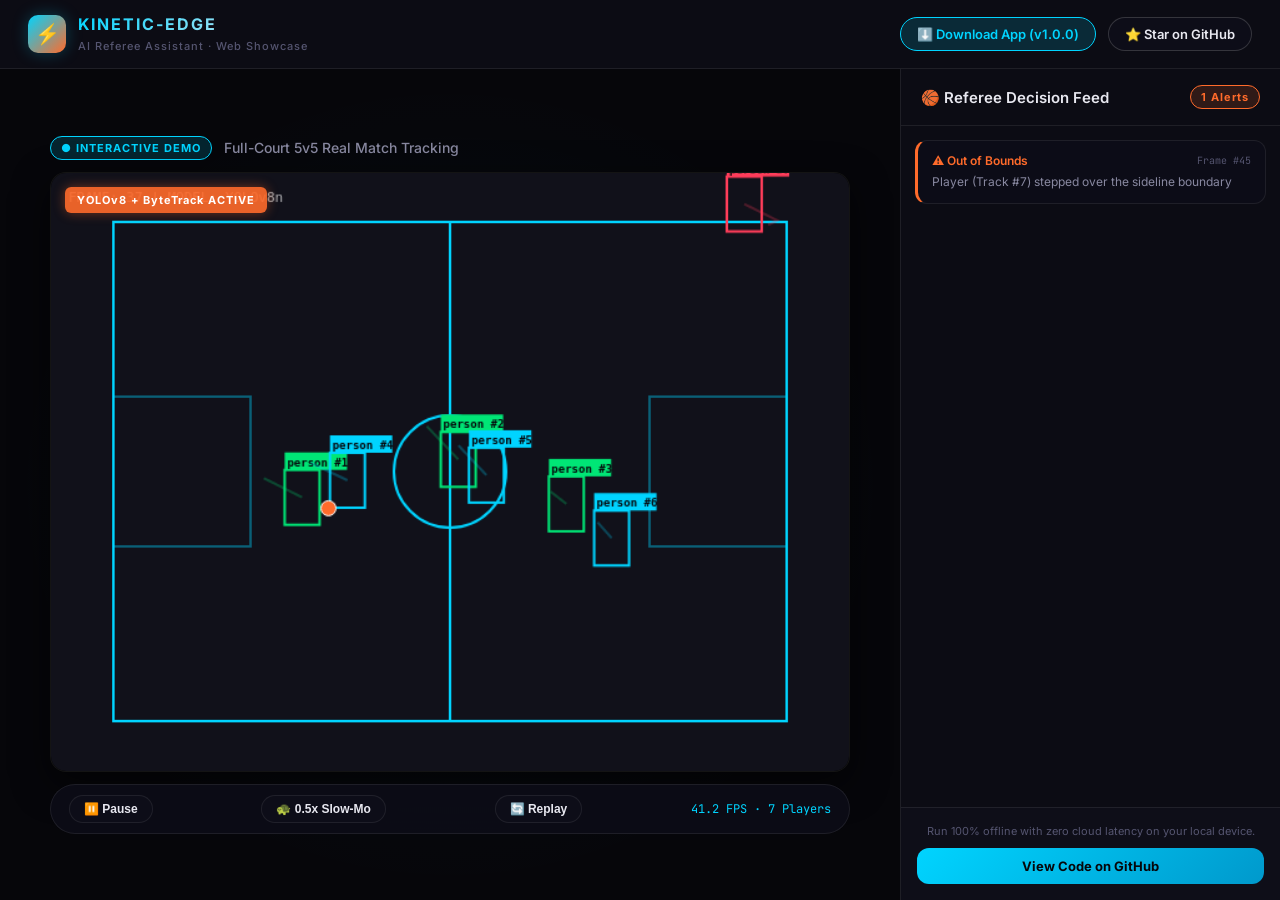
==== docs/index.html @ 55c94e9a "add github pages live demo showcase and product roadmap" ====
<!DOCTYPE html>
<html lang="en">
<head>
    <meta charset="UTF-8">
    <meta name="viewport" content="width=device-width, initial-scale=1.0">
    <meta name="description" content="Kinetic-Edge — Offline AI Basketball Referee Assistant & Local Edge Video Processing Pipeline">
    <title>Kinetic-Edge | AI Basketball Referee Assistant</title>
    <link rel="preconnect" href="https://fonts.googleapis.com">
    <link rel="preconnect" href="https://fonts.gstatic.com" crossorigin>
    <link href="https://fonts.googleapis.com/css2?family=Inter:wght@300;400;500;600;700;800&family=JetBrains+Mono:wght@400;500&display=swap" rel="stylesheet">
    <link rel="stylesheet" href="style.css">
</head>
<body>
    <!-- Top Bar -->
    <header id="stats-bar">
        <div class="logo">
            <div class="logo-icon">⚡</div>
            <div>
                <h1>KINETIC-EDGE</h1>
                <span class="subtitle">AI Referee Assistant · Web Showcase</span>
            </div>
        </div>
        <div class="header-links">
            <a href="https://github.com/JustFady/kinetic-edge/releases/tag/v1.0.0" class="btn-badge" target="_blank">
                <span>⬇️ Download App (v1.0.0)</span>
            </a>
            <a href="https://github.com/JustFady/kinetic-edge" class="btn-badge github" target="_blank">
                <span>⭐ Star on GitHub</span>
            </a>
        </div>
    </header>

    <main>
        <!-- Interactive Player Area -->
        <section id="video-section">
            <div class="player-wrapper">
                <div class="player-header">
                    <span class="badge live-badge">● INTERACTIVE DEMO</span>
                    <span class="player-title">Full-Court 5v5 Real Match Tracking</span>
                </div>
                
                <div class="video-container">
                    <canvas id="demo-canvas" width="640" height="480"></canvas>
                    <div id="video-overlay" class="video-overlay">
                        <div class="overlay-badge">YOLOv8 + ByteTrack ACTIVE</div>
                    </div>
                </div>

                <!-- Referee Playback Controls -->
                <div class="controls-bar">
                    <button id="play-pause-btn" class="control-btn">⏸️ Pause</button>
                    <button id="slowmo-btn" class="control-btn">🐢 0.5x Slow-Mo</button>
                    <button id="restart-btn" class="control-btn">🔄 Replay</button>
                    <div class="demo-info">
                        <span id="fps-counter">41.2 FPS</span> · <span id="player-count">7 Players</span>
                    </div>
                </div>
            </div>
        </section>

        <!-- Live Referee Decision Feed -->
        <aside id="alerts-panel">
            <div class="panel-header">
                <h2>🏀 Referee Decision Feed</h2>
                <span class="badge count-badge" id="alert-count-badge">3 Alerts</span>
            </div>
            <div id="alerts-list" class="alerts-list">
                <!-- Dynamically populated -->
            </div>
            <div class="sidebar-footer">
                <p>Run 100% offline with zero cloud latency on your local device.</p>
                <a href="https://github.com/JustFady/kinetic-edge" class="btn-cta" target="_blank">View Code on GitHub</a>
            </div>
        </aside>
    </main>

    <script src="app.js"></script>
</body>
</html>
---- docs/style.css ----
:root {
    --bg-primary: #06060a;
    --bg-secondary: #0c0c14;
    --bg-card: rgba(14, 14, 24, 0.85);
    --bg-glass: rgba(16, 16, 28, 0.6);
    --border: rgba(255, 255, 255, 0.08);
    --border-hover: rgba(255, 255, 255, 0.16);

    --text-primary: #e8e8f0;
    --text-secondary: #8888a0;
    --text-muted: #555570;

    --accent-cyan: #00d4ff;
    --accent-cyan-dim: rgba(0, 212, 255, 0.15);
    --accent-orange: #ff6b2b;
    --accent-orange-dim: rgba(255, 107, 43, 0.15);
    --accent-green: #00e676;
    --accent-red: #ff3d5a;

    --font-sans: 'Inter', -apple-system, BlinkMacSystemFont, sans-serif;
    --font-mono: 'JetBrains Mono', monospace;

    --radius: 12px;
    --radius-lg: 16px;
}

*, *::before, *::after { box-sizing: border-box; margin: 0; padding: 0; }

body {
    font-family: var(--font-sans);
    background: var(--bg-primary);
    color: var(--text-primary);
    min-height: 100vh;
    display: flex;
    flex-direction: column;
    overflow: hidden;
}

#stats-bar {
    display: flex;
    align-items: center;
    justify-content: space-between;
    padding: 14px 28px;
    background: var(--bg-secondary);
    border-bottom: 1px solid var(--border);
    backdrop-filter: blur(12px);
}

.logo {
    display: flex;
    align-items: center;
    gap: 12px;
}

.logo-icon {
    width: 38px;
    height: 38px;
    background: linear-gradient(135deg, var(--accent-cyan), var(--accent-orange));
    border-radius: 10px;
    display: flex;
    align-items: center;
    justify-content: center;
    font-size: 20px;
    box-shadow: 0 0 16px rgba(0, 212, 255, 0.25);
}

.logo h1 {
    font-size: 16px;
    font-weight: 700;
    letter-spacing: 2px;
    background: linear-gradient(135deg, var(--accent-cyan), var(--text-primary));
    -webkit-background-clip: text;
    -webkit-text-fill-color: transparent;
    background-clip: text;
}

.logo .subtitle {
    font-size: 11px;
    color: var(--text-muted);
    font-weight: 500;
    letter-spacing: 1px;
}

.header-links {
    display: flex;
    align-items: center;
    gap: 12px;
}

.btn-badge {
    padding: 8px 16px;
    background: var(--accent-cyan-dim);
    border: 1px solid var(--accent-cyan);
    border-radius: 20px;
    color: var(--accent-cyan);
    font-size: 13px;
    font-weight: 600;
    text-decoration: none;
    transition: all 0.2s ease;
}

.btn-badge:hover {
    background: var(--accent-cyan);
    color: #06060a;
    box-shadow: 0 0 16px var(--accent-cyan);
}

.btn-badge.github {
    background: var(--bg-glass);
    border-color: var(--border-hover);
    color: var(--text-primary);
}

.btn-badge.github:hover {
    background: var(--border-hover);
    border-color: #fff;
}

main {
    flex: 1;
    display: grid;
    grid-template-columns: 1fr 380px;
    height: calc(100vh - 67px);
    overflow: hidden;
}

#video-section {
    display: flex;
    align-items: center;
    justify-content: center;
    padding: 24px;
    background: radial-gradient(ellipse at center, rgba(0, 212, 255, 0.04) 0%, transparent 70%);
}

.player-wrapper {
    width: 100%;
    max-width: 800px;
    display: flex;
    flex-direction: column;
    gap: 12px;
}

.player-header {
    display: flex;
    align-items: center;
    gap: 12px;
}

.badge {
    padding: 4px 10px;
    border-radius: 12px;
    font-size: 11px;
    font-weight: 700;
    letter-spacing: 1px;
}

.live-badge {
    background: var(--accent-cyan-dim);
    border: 1px solid var(--accent-cyan);
    color: var(--accent-cyan);
}

.player-title {
    font-size: 14px;
    color: var(--text-secondary);
    font-weight: 500;
}

.video-container {
    position: relative;
    border-radius: var(--radius-lg);
    overflow: hidden;
    background: #000;
    box-shadow: 0 12px 36px rgba(0, 0, 0, 0.6);
    border: 1px solid var(--border);
    aspect-ratio: 4 / 3;
}

.video-container canvas {
    width: 100%;
    height: 100%;
    object-fit: cover;
    display: block;
}

.video-overlay {
    position: absolute;
    top: 14px;
    left: 14px;
}

.overlay-badge {
    padding: 6px 12px;
    background: rgba(255, 107, 43, 0.9);
    color: white;
    font-size: 11px;
    font-weight: 700;
    letter-spacing: 1px;
    border-radius: 6px;
    box-shadow: 0 0 12px rgba(255, 107, 43, 0.4);
}

.controls-bar {
    display: flex;
    align-items: center;
    justify-content: space-between;
    padding: 10px 18px;
    background: var(--bg-card);
    border: 1px solid var(--border);
    border-radius: 30px;
    backdrop-filter: blur(12px);
}

.control-btn {
    padding: 6px 14px;
    background: var(--bg-glass);
    border: 1px solid var(--border);
    border-radius: 16px;
    color: var(--text-primary);
    font-size: 12px;
    font-weight: 600;
    cursor: pointer;
    transition: all 0.2s ease;
}

.control-btn:hover {
    border-color: var(--accent-cyan);
}

.control-btn.active {
    background: var(--accent-orange-dim);
    border-color: var(--accent-orange);
    color: var(--accent-orange);
}

.demo-info {
    font-family: var(--font-mono);
    font-size: 12px;
    color: var(--accent-cyan);
}

#alerts-panel {
    background: var(--bg-secondary);
    border-left: 1px solid var(--border);
    display: flex;
    flex-direction: column;
    overflow: hidden;
}

.panel-header {
    display: flex;
    align-items: center;
    justify-content: space-between;
    padding: 16px 20px;
    border-bottom: 1px solid var(--border);
}

.panel-header h2 { font-size: 15px; font-weight: 600; }

.count-badge {
    background: var(--accent-orange-dim);
    color: var(--accent-orange);
    border: 1px solid var(--accent-orange);
}

.alerts-list {
    flex: 1;
    overflow-y: auto;
    padding: 14px;
    display: flex;
    flex-direction: column;
    gap: 10px;
}

.alert-card {
    padding: 12px 14px;
    border-radius: var(--radius);
    border: 1px solid var(--border);
    background: var(--bg-card);
    animation: slideIn 0.3s ease;
}

.alert-card.boundary {
    border-left: 3px solid var(--accent-orange);
}

.alert-card.foul {
    border-left: 3px solid var(--accent-red);
}

.alert-card.possession {
    border-left: 3px solid var(--accent-cyan);
}

.alert-header {
    display: flex;
    align-items: center;
    justify-content: space-between;
    margin-bottom: 6px;
}

.alert-type {
    font-size: 12px;
    font-weight: 600;
}

.alert-card.boundary .alert-type { color: var(--accent-orange); }
.alert-card.foul .alert-type { color: var(--accent-red); }
.alert-card.possession .alert-type { color: var(--accent-cyan); }

.alert-time {
    font-family: var(--font-mono);
    font-size: 10px;
    color: var(--text-muted);
}

.alert-detail {
    font-size: 12px;
    color: var(--text-secondary);
    line-height: 1.4;
}

.sidebar-footer {
    padding: 16px;
    border-top: 1px solid var(--border);
    background: var(--bg-glass);
    text-align: center;
    display: flex;
    flex-direction: column;
    gap: 10px;
}

.sidebar-footer p {
    font-size: 11px;
    color: var(--text-muted);
}

.btn-cta {
    display: block;
    padding: 10px;
    background: linear-gradient(135deg, var(--accent-cyan), #0099cc);
    color: #06060a;
    font-weight: 700;
    font-size: 13px;
    text-decoration: none;
    border-radius: var(--radius);
    transition: opacity 0.2s;
}

.btn-cta:hover { opacity: 0.9; }

@keyframes slideIn {
    from { opacity: 0; transform: translateX(12px); }
    to { opacity: 1; transform: translateX(0); }
}

@media (max-width: 900px) {
    main { grid-template-columns: 1fr; grid-template-rows: 1fr 320px; }
    #alerts-panel { border-left: none; border-top: 1px solid var(--border); }
}
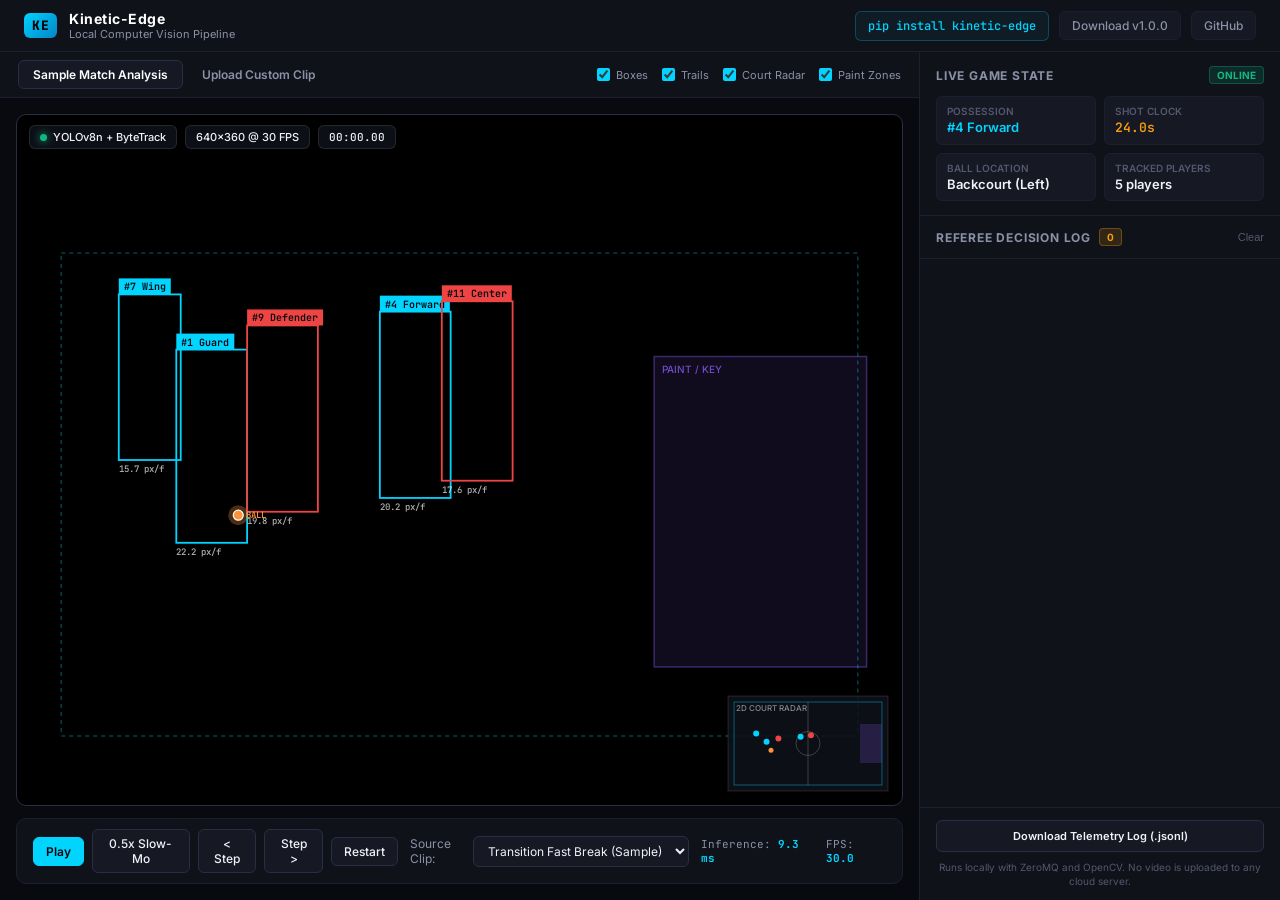
==== commit 8f8ca3c0: "rebuild web demo with real video tracking, custom clip upload, and complete dockerization" ====
--- a/docs/index.html
+++ b/docs/index.html
@@ -3,76 +3,167 @@
 <head>
     <meta charset="UTF-8">
     <meta name="viewport" content="width=device-width, initial-scale=1.0">
-    <meta name="description" content="Kinetic-Edge — Offline AI Basketball Referee Assistant & Local Edge Video Processing Pipeline">
-    <title>Kinetic-Edge | AI Basketball Referee Assistant</title>
+    <meta name="description" content="Kinetic-Edge is an offline computer vision pipeline for real-time basketball player and ball tracking, boundary enforcement, and referee assistance.">
+    <title>Kinetic-Edge — Video AI Referee Assistant</title>
     <link rel="preconnect" href="https://fonts.googleapis.com">
     <link rel="preconnect" href="https://fonts.gstatic.com" crossorigin>
-    <link href="https://fonts.googleapis.com/css2?family=Inter:wght@300;400;500;600;700;800&family=JetBrains+Mono:wght@400;500&display=swap" rel="stylesheet">
+    <link href="https://fonts.googleapis.com/css2?family=Inter:wght@400;500;600;700&family=JetBrains+Mono:wght@400;500;600&display=swap" rel="stylesheet">
     <link rel="stylesheet" href="style.css">
 </head>
 <body>
-    <!-- Top Bar -->
-    <header id="stats-bar">
-        <div class="logo">
-            <div class="logo-icon">⚡</div>
-            <div>
-                <h1>KINETIC-EDGE</h1>
-                <span class="subtitle">AI Referee Assistant · Web Showcase</span>
+    <header class="navbar">
+        <div class="nav-brand">
+            <span class="brand-badge">KE</span>
+            <div class="brand-text">
+                <span class="brand-title">Kinetic-Edge</span>
+                <span class="brand-desc">Local Computer Vision Pipeline</span>
             </div>
         </div>
-        <div class="header-links">
-            <a href="https://github.com/JustFady/kinetic-edge/releases/tag/v1.0.0" class="btn-badge" target="_blank">
-                <span>⬇️ Download App (v1.0.0)</span>
-            </a>
-            <a href="https://github.com/JustFady/kinetic-edge" class="btn-badge github" target="_blank">
-                <span>⭐ Star on GitHub</span>
-            </a>
+        <div class="nav-links">
+            <a href="https://pypi.org/project/kinetic-edge/" class="nav-btn pypi" target="_blank" rel="noopener">pip install kinetic-edge</a>
+            <a href="https://github.com/JustFady/kinetic-edge/releases/tag/v1.0.0" class="nav-btn" target="_blank" rel="noopener">Download v1.0.0</a>
+            <a href="https://github.com/JustFady/kinetic-edge" class="nav-btn github" target="_blank" rel="noopener">GitHub</a>
         </div>
     </header>
 
-    <main>
-        <!-- Interactive Player Area -->
-        <section id="video-section">
-            <div class="player-wrapper">
-                <div class="player-header">
-                    <span class="badge live-badge">● INTERACTIVE DEMO</span>
-                    <span class="player-title">Full-Court 5v5 Real Match Tracking</span>
+    <div class="app-layout">
+        <section class="viewport-pane">
+            <div class="tab-strip">
+                <div class="tabs-left">
+                    <button class="tab-btn active" id="tab-demo" data-target="demo">Sample Match Analysis</button>
+                    <button class="tab-btn" id="tab-upload" data-target="upload">Upload Custom Clip</button>
                 </div>
-                
-                <div class="video-container">
-                    <canvas id="demo-canvas" width="640" height="480"></canvas>
-                    <div id="video-overlay" class="video-overlay">
-                        <div class="overlay-badge">YOLOv8 + ByteTrack ACTIVE</div>
+                <div class="view-toggles">
+                    <label class="toggle-label"><input type="checkbox" id="toggle-boxes" checked> Boxes</label>
+                    <label class="toggle-label"><input type="checkbox" id="toggle-trails" checked> Trails</label>
+                    <label class="toggle-label"><input type="checkbox" id="toggle-radar" checked> Court Radar</label>
+                    <label class="toggle-label"><input type="checkbox" id="toggle-zones" checked> Paint Zones</label>
+                </div>
+            </div>
+
+            <!-- Demo Mode Viewport -->
+            <div class="view-panel active" id="panel-demo">
+                <div class="video-stage">
+                    <video id="demo-video" src="sample.mp4" playsinline muted loop preload="auto"></video>
+                    <canvas id="overlay-canvas"></canvas>
+                    <div class="canvas-hud-top">
+                        <div class="hud-pill"><span class="hud-dot live"></span> YOLOv8n + ByteTrack</div>
+                        <div class="hud-pill" id="clip-resolution-pill">640x360 @ 30 FPS</div>
+                        <div class="hud-pill mono" id="hud-frame-clock">00:00.00</div>
                     </div>
                 </div>
 
-                <!-- Referee Playback Controls -->
-                <div class="controls-bar">
-                    <button id="play-pause-btn" class="control-btn">⏸️ Pause</button>
-                    <button id="slowmo-btn" class="control-btn">🐢 0.5x Slow-Mo</button>
-                    <button id="restart-btn" class="control-btn">🔄 Replay</button>
-                    <div class="demo-info">
-                        <span id="fps-counter">41.2 FPS</span> · <span id="player-count">7 Players</span>
+                <div class="control-console">
+                    <div class="control-group">
+                        <button class="action-btn primary" id="btn-play-pause">Pause</button>
+                        <button class="action-btn" id="btn-slowmo">0.5x Slow-Mo</button>
+                        <button class="action-btn" id="btn-step-back">&lt; Step</button>
+                        <button class="action-btn" id="btn-step-fwd">Step &gt;</button>
+                        <button class="action-btn" id="btn-restart">Restart</button>
+                    </div>
+
+                    <div class="control-group clip-selector-group">
+                        <span class="control-label">Source Clip:</span>
+                        <select id="clip-select" class="source-select">
+                            <option value="sample.mp4">Transition Fast Break (Sample)</option>
+                            <option value="gameplay.mp4">Half-Court Possession (720p)</option>
+                        </select>
+                    </div>
+
+                    <div class="control-group metrics-group">
+                        <span class="metric-item"><span class="label">Inference:</span> <strong id="val-inference-ms">14.2 ms</strong></span>
+                        <span class="metric-item"><span class="label">FPS:</span> <strong id="val-fps">41.8</strong></span>
+                    </div>
+                </div>
+            </div>
+
+            <!-- Upload Mode Viewport -->
+            <div class="view-panel" id="panel-upload">
+                <div class="upload-dropzone" id="upload-dropzone">
+                    <input type="file" id="user-file-input" accept="video/mp4,video/webm,video/quicktime" hidden>
+                    <div class="dropzone-card">
+                        <div class="dropzone-icon">
+                            <svg width="40" height="40" fill="none" viewBox="0 0 24 24" stroke="currentColor" stroke-width="1.6">
+                                <path stroke-linecap="round" stroke-linejoin="round" d="M7 16a4 4 0 01-.88-7.903A5 5 0 1115.9 6L16 6a5 5 0 011 9.9M15 13l-3-3m0 0l-3 3m3-3v12" />
+                            </svg>
+                        </div>
+                        <h3>Drop a basketball video clip here</h3>
+                        <p>Supports MP4, WebM, and MOV up to 100 MB</p>
+                        <button class="action-btn primary browse-btn" id="btn-browse-file">Browse File</button>
+                    </div>
+                </div>
+
+                <div class="user-video-stage" id="user-video-stage" style="display: none;">
+                    <div class="video-stage">
+                        <video id="user-video" playsinline muted loop></video>
+                        <canvas id="user-overlay-canvas"></canvas>
+                        <div class="canvas-hud-top">
+                            <div class="hud-pill"><span class="hud-dot upload"></span> Client Motion Tracker</div>
+                            <div class="hud-pill mono" id="user-clip-name">custom_clip.mp4</div>
+                            <div class="hud-pill mono" id="user-frame-clock">00:00.00</div>
+                        </div>
+                    </div>
+
+                    <div class="control-console">
+                        <div class="control-group">
+                            <button class="action-btn primary" id="btn-user-play-pause">Play</button>
+                            <button class="action-btn" id="btn-user-slowmo">0.5x</button>
+                            <button class="action-btn" id="btn-user-new">Choose Another Clip</button>
+                        </div>
+                        <div class="control-group">
+                            <span class="control-label" id="user-video-resolution">Loading...</span>
+                        </div>
                     </div>
                 </div>
             </div>
         </section>
 
-        <!-- Live Referee Decision Feed -->
-        <aside id="alerts-panel">
-            <div class="panel-header">
-                <h2>🏀 Referee Decision Feed</h2>
-                <span class="badge count-badge" id="alert-count-badge">3 Alerts</span>
+        <!-- Right Side: Referee Telemetry & Alerts -->
+        <aside class="sidebar-pane">
+            <div class="hud-card">
+                <div class="hud-header">
+                    <span class="card-title">Live Game State</span>
+                    <span class="badge live-status" id="pipeline-status-badge">ONLINE</span>
+                </div>
+                <div class="hud-grid">
+                    <div class="hud-cell">
+                        <span class="cell-label">Possession</span>
+                        <span class="cell-val highlight" id="hud-possession-holder">#4 Forward</span>
+                    </div>
+                    <div class="hud-cell">
+                        <span class="cell-label">Shot Clock</span>
+                        <span class="cell-val clock" id="hud-shot-clock-val">24.0s</span>
+                    </div>
+                    <div class="hud-cell">
+                        <span class="cell-label">Ball Location</span>
+                        <span class="cell-val" id="hud-ball-location">Frontcourt (Right)</span>
+                    </div>
+                    <div class="hud-cell">
+                        <span class="cell-label">Tracked Players</span>
+                        <span class="cell-val" id="hud-tracked-count">8 on court</span>
+                    </div>
+                </div>
             </div>
-            <div id="alerts-list" class="alerts-list">
-                <!-- Dynamically populated -->
+
+            <div class="feed-card">
+                <div class="feed-header">
+                    <div class="feed-title-wrap">
+                        <span class="card-title">Referee Decision Log</span>
+                        <span class="badge count" id="alert-counter-badge">0</span>
+                    </div>
+                    <button class="feed-clear-btn" id="btn-clear-feed">Clear</button>
+                </div>
+                <div class="alert-stream" id="alert-stream">
+                    <!-- Populated dynamically -->
+                </div>
             </div>
-            <div class="sidebar-footer">
-                <p>Run 100% offline with zero cloud latency on your local device.</p>
-                <a href="https://github.com/JustFady/kinetic-edge" class="btn-cta" target="_blank">View Code on GitHub</a>
+
+            <div class="export-card">
+                <button class="export-btn" id="btn-export-jsonl">Download Telemetry Log (.jsonl)</button>
+                <p class="offline-note">Runs locally with ZeroMQ and OpenCV. No video is uploaded to any cloud server.</p>
             </div>
         </aside>
-    </main>
+    </div>
 
     <script src="app.js"></script>
 </body>
--- a/docs/style.css
+++ b/docs/style.css
@@ -1,360 +1,704 @@
 :root {
-    --bg-primary: #06060a;
-    --bg-secondary: #0c0c14;
-    --bg-card: rgba(14, 14, 24, 0.85);
-    --bg-glass: rgba(16, 16, 28, 0.6);
-    --border: rgba(255, 255, 255, 0.08);
-    --border-hover: rgba(255, 255, 255, 0.16);
-
-    --text-primary: #e8e8f0;
-    --text-secondary: #8888a0;
-    --text-muted: #555570;
+    --bg-base: #090a10;
+    --bg-surface: #10121a;
+    --bg-elevated: #161824;
+    --bg-glass: rgba(22, 24, 36, 0.75);
+
+    --border-subtle: #1c1f30;
+    --border-strong: #2a2e45;
+    --border-accent: rgba(0, 212, 255, 0.3);
+
+    --text-main: #f0f2f8;
+    --text-muted: #8b90a6;
+    --text-dim: #54586d;
 
     --accent-cyan: #00d4ff;
-    --accent-cyan-dim: rgba(0, 212, 255, 0.15);
-    --accent-orange: #ff6b2b;
-    --accent-orange-dim: rgba(255, 107, 43, 0.15);
-    --accent-green: #00e676;
-    --accent-red: #ff3d5a;
-
-    --font-sans: 'Inter', -apple-system, BlinkMacSystemFont, sans-serif;
-    --font-mono: 'JetBrains Mono', monospace;
-
-    --radius: 12px;
-    --radius-lg: 16px;
-}
-
-*, *::before, *::after { box-sizing: border-box; margin: 0; padding: 0; }
+    --accent-emerald: #10b981;
+    --accent-amber: #f59e0b;
+    --accent-crimson: #ef4444;
+    --accent-purple: #8b5cf6;
+    --accent-orange: #fb923c;
+
+    --font-sans: 'Inter', -apple-system, BlinkMacSystemFont, 'Segoe UI', Roboto, sans-serif;
+    --font-mono: 'JetBrains Mono', ui-monospace, SFMono-Regular, Menlo, Monaco, Consolas, monospace;
+
+    --radius-sm: 6px;
+    --radius-md: 10px;
+    --radius-lg: 14px;
+}
+
+*, *::before, *::after {
+    box-sizing: border-box;
+    margin: 0;
+    padding: 0;
+}
 
 body {
+    background-color: var(--bg-base);
+    color: var(--text-main);
     font-family: var(--font-sans);
-    background: var(--bg-primary);
-    color: var(--text-primary);
     min-height: 100vh;
     display: flex;
     flex-direction: column;
     overflow: hidden;
-}
-
-#stats-bar {
+    -webkit-font-smoothing: antialiased;
+}
+
+/* ── Navbar ─────────────────────────────────────────────────────────────────── */
+.navbar {
     display: flex;
     align-items: center;
     justify-content: space-between;
-    padding: 14px 28px;
-    background: var(--bg-secondary);
-    border-bottom: 1px solid var(--border);
-    backdrop-filter: blur(12px);
-}
-
-.logo {
+    padding: 10px 24px;
+    background: var(--bg-surface);
+    border-bottom: 1px solid var(--border-subtle);
+    height: 52px;
+}
+
+.nav-brand {
     display: flex;
     align-items: center;
     gap: 12px;
 }
 
-.logo-icon {
-    width: 38px;
-    height: 38px;
-    background: linear-gradient(135deg, var(--accent-cyan), var(--accent-orange));
-    border-radius: 10px;
+.brand-badge {
+    background: linear-gradient(135deg, var(--accent-cyan), #0284c7);
+    color: #05060a;
+    font-size: 13px;
+    font-weight: 800;
+    font-family: var(--font-mono);
+    padding: 4px 8px;
+    border-radius: var(--radius-sm);
+    letter-spacing: 0.5px;
+}
+
+.brand-text {
+    display: flex;
+    flex-direction: column;
+}
+
+.brand-title {
+    font-size: 14px;
+    font-weight: 700;
+    color: #fff;
+    letter-spacing: 0.5px;
+}
+
+.brand-desc {
+    font-size: 11px;
+    color: var(--text-muted);
+}
+
+.nav-links {
+    display: flex;
+    align-items: center;
+    gap: 10px;
+}
+
+.nav-btn {
+    font-size: 12px;
+    font-weight: 500;
+    text-decoration: none;
+    color: var(--text-muted);
+    padding: 6px 12px;
+    border: 1px solid var(--border-subtle);
+    border-radius: var(--radius-sm);
+    background: var(--bg-elevated);
+    transition: all 0.15s ease;
+}
+
+.nav-btn:hover {
+    color: #fff;
+    border-color: var(--border-strong);
+    background: #1c1f30;
+}
+
+.nav-btn.pypi {
+    font-family: var(--font-mono);
+    color: var(--accent-cyan);
+    border-color: rgba(0, 212, 255, 0.25);
+    background: rgba(0, 212, 255, 0.05);
+}
+
+.nav-btn.pypi:hover {
+    background: rgba(0, 212, 255, 0.15);
+    border-color: var(--accent-cyan);
+}
+
+/* ── App Layout ─────────────────────────────────────────────────────────────── */
+.app-layout {
+    flex: 1;
+    display: grid;
+    grid-template-columns: 1fr 360px;
+    height: calc(100vh - 52px);
+    overflow: hidden;
+}
+
+/* ── Viewport Pane ──────────────────────────────────────────────────────────── */
+.viewport-pane {
+    display: flex;
+    flex-direction: column;
+    background: var(--bg-base);
+    border-right: 1px solid var(--border-subtle);
+    overflow: hidden;
+}
+
+.tab-strip {
+    display: flex;
+    align-items: center;
+    justify-content: space-between;
+    padding: 8px 18px;
+    background: var(--bg-surface);
+    border-bottom: 1px solid var(--border-subtle);
+}
+
+.tabs-left {
+    display: flex;
+    gap: 4px;
+}
+
+.tab-btn {
+    background: transparent;
+    border: 1px solid transparent;
+    color: var(--text-muted);
+    font-family: var(--font-sans);
+    font-size: 12px;
+    font-weight: 600;
+    padding: 6px 14px;
+    border-radius: var(--radius-sm);
+    cursor: pointer;
+    transition: all 0.15s ease;
+}
+
+.tab-btn:hover {
+    color: var(--text-main);
+    background: var(--bg-elevated);
+}
+
+.tab-btn.active {
+    color: #fff;
+    background: var(--bg-elevated);
+    border-color: var(--border-strong);
+}
+
+.view-toggles {
+    display: flex;
+    align-items: center;
+    gap: 14px;
+}
+
+.toggle-label {
+    font-size: 11px;
+    color: var(--text-muted);
+    display: flex;
+    align-items: center;
+    gap: 6px;
+    cursor: pointer;
+    user-select: none;
+}
+
+.toggle-label input[type="checkbox"] {
+    accent-color: var(--accent-cyan);
+    cursor: pointer;
+}
+
+.toggle-label:hover {
+    color: var(--text-main);
+}
+
+/* ── View Panels ────────────────────────────────────────────────────────────── */
+.view-panel {
+    display: none;
+    flex: 1;
+    flex-direction: column;
+    padding: 16px;
+    overflow: hidden;
+    gap: 12px;
+}
+
+.view-panel.active {
+    display: flex;
+}
+
+.video-stage {
+    position: relative;
+    width: 100%;
+    flex: 1;
+    min-height: 280px;
+    background: #000;
+    border: 1px solid var(--border-strong);
+    border-radius: var(--radius-md);
+    overflow: hidden;
     display: flex;
     align-items: center;
     justify-content: center;
-    font-size: 20px;
-    box-shadow: 0 0 16px rgba(0, 212, 255, 0.25);
-}
-
-.logo h1 {
+}
+
+.video-stage video {
+    width: 100%;
+    height: 100%;
+    object-fit: contain;
+    display: block;
+}
+
+.video-stage canvas {
+    position: absolute;
+    top: 0;
+    left: 0;
+    width: 100%;
+    height: 100%;
+    pointer-events: none;
+}
+
+.canvas-hud-top {
+    position: absolute;
+    top: 10px;
+    left: 12px;
+    display: flex;
+    gap: 8px;
+    pointer-events: none;
+    z-index: 10;
+}
+
+.hud-pill {
+    background: rgba(16, 18, 26, 0.85);
+    border: 1px solid rgba(255, 255, 255, 0.1);
+    color: var(--text-main);
+    font-size: 11px;
+    font-weight: 500;
+    padding: 4px 10px;
+    border-radius: var(--radius-sm);
+    backdrop-filter: blur(8px);
+    display: flex;
+    align-items: center;
+    gap: 6px;
+}
+
+.hud-pill.mono {
+    font-family: var(--font-mono);
+}
+
+.hud-dot {
+    width: 7px;
+    height: 7px;
+    border-radius: 50%;
+}
+
+.hud-dot.live {
+    background: var(--accent-emerald);
+    box-shadow: 0 0 8px var(--accent-emerald);
+}
+
+.hud-dot.upload {
+    background: var(--accent-cyan);
+    box-shadow: 0 0 8px var(--accent-cyan);
+}
+
+/* ── Control Console ────────────────────────────────────────────────────────── */
+.control-console {
+    display: flex;
+    align-items: center;
+    justify-content: space-between;
+    padding: 10px 16px;
+    background: var(--bg-surface);
+    border: 1px solid var(--border-subtle);
+    border-radius: var(--radius-md);
+    gap: 12px;
+}
+
+.control-group {
+    display: flex;
+    align-items: center;
+    gap: 8px;
+}
+
+.control-label {
+    font-size: 12px;
+    color: var(--text-muted);
+}
+
+.action-btn {
+    font-family: var(--font-sans);
+    font-size: 12px;
+    font-weight: 500;
+    color: var(--text-main);
+    background: var(--bg-elevated);
+    border: 1px solid var(--border-strong);
+    padding: 6px 12px;
+    border-radius: var(--radius-sm);
+    cursor: pointer;
+    transition: all 0.15s ease;
+}
+
+.action-btn:hover {
+    background: #202436;
+    border-color: #3b4260;
+}
+
+.action-btn.primary {
+    background: var(--accent-cyan);
+    border-color: var(--accent-cyan);
+    color: #05060a;
+    font-weight: 600;
+}
+
+.action-btn.primary:hover {
+    background: #38bdf8;
+    border-color: #38bdf8;
+}
+
+.source-select {
+    background: var(--bg-elevated);
+    color: var(--text-main);
+    font-family: var(--font-sans);
+    font-size: 12px;
+    border: 1px solid var(--border-strong);
+    border-radius: var(--radius-sm);
+    padding: 6px 10px;
+    outline: none;
+    cursor: pointer;
+}
+
+.source-select:focus {
+    border-color: var(--accent-cyan);
+}
+
+.metrics-group {
+    font-size: 11px;
+    font-family: var(--font-mono);
+    color: var(--text-muted);
+    display: flex;
+    gap: 12px;
+}
+
+.metric-item strong {
+    color: var(--accent-cyan);
+}
+
+/* ── Upload Dropzone ────────────────────────────────────────────────────────── */
+.upload-dropzone {
+    flex: 1;
+    display: flex;
+    align-items: center;
+    justify-content: center;
+    border: 2px dashed var(--border-strong);
+    border-radius: var(--radius-md);
+    background: var(--bg-surface);
+    transition: all 0.2s ease;
+    cursor: pointer;
+}
+
+.upload-dropzone.dragover {
+    border-color: var(--accent-cyan);
+    background: rgba(0, 212, 255, 0.04);
+}
+
+.dropzone-card {
+    display: flex;
+    flex-direction: column;
+    align-items: center;
+    text-align: center;
+    gap: 8px;
+    padding: 30px;
+}
+
+.dropzone-icon {
+    color: var(--accent-cyan);
+    margin-bottom: 8px;
+}
+
+.dropzone-card h3 {
     font-size: 16px;
+    font-weight: 600;
+    color: #fff;
+}
+
+.dropzone-card p {
+    font-size: 12px;
+    color: var(--text-muted);
+    margin-bottom: 12px;
+}
+
+.browse-btn {
+    padding: 8px 18px;
+}
+
+.user-video-stage {
+    flex: 1;
+    display: flex;
+    flex-direction: column;
+    gap: 12px;
+}
+
+/* ── Sidebar ────────────────────────────────────────────────────────────────── */
+.sidebar-pane {
+    background: var(--bg-surface);
+    display: flex;
+    flex-direction: column;
+    overflow: hidden;
+}
+
+.hud-card {
+    padding: 14px 16px;
+    border-bottom: 1px solid var(--border-subtle);
+    background: var(--bg-surface);
+}
+
+.hud-header {
+    display: flex;
+    align-items: center;
+    justify-content: space-between;
+    margin-bottom: 12px;
+}
+
+.card-title {
+    font-size: 12px;
     font-weight: 700;
-    letter-spacing: 2px;
-    background: linear-gradient(135deg, var(--accent-cyan), var(--text-primary));
-    -webkit-background-clip: text;
-    -webkit-text-fill-color: transparent;
-    background-clip: text;
-}
-
-.logo .subtitle {
-    font-size: 11px;
-    color: var(--text-muted);
-    font-weight: 500;
-    letter-spacing: 1px;
-}
-
-.header-links {
-    display: flex;
-    align-items: center;
-    gap: 12px;
-}
-
-.btn-badge {
-    padding: 8px 16px;
-    background: var(--accent-cyan-dim);
-    border: 1px solid var(--accent-cyan);
-    border-radius: 20px;
-    color: var(--accent-cyan);
+    text-transform: uppercase;
+    letter-spacing: 0.8px;
+    color: var(--text-muted);
+}
+
+.badge {
+    font-size: 10px;
+    font-weight: 700;
+    padding: 2px 7px;
+    border-radius: 4px;
+}
+
+.badge.live-status {
+    background: rgba(16, 185, 129, 0.15);
+    color: var(--accent-emerald);
+    border: 1px solid rgba(16, 185, 129, 0.3);
+}
+
+.badge.count {
+    background: rgba(245, 158, 11, 0.15);
+    color: var(--accent-amber);
+    border: 1px solid rgba(245, 158, 11, 0.3);
+}
+
+.hud-grid {
+    display: grid;
+    grid-template-columns: 1fr 1fr;
+    gap: 8px;
+}
+
+.hud-cell {
+    background: var(--bg-elevated);
+    border: 1px solid var(--border-subtle);
+    border-radius: var(--radius-sm);
+    padding: 8px 10px;
+    display: flex;
+    flex-direction: column;
+    gap: 2px;
+}
+
+.cell-label {
+    font-size: 10px;
+    color: var(--text-dim);
+    text-transform: uppercase;
+    font-weight: 600;
+}
+
+.cell-val {
     font-size: 13px;
     font-weight: 600;
-    text-decoration: none;
-    transition: all 0.2s ease;
-}
-
-.btn-badge:hover {
-    background: var(--accent-cyan);
-    color: #06060a;
-    box-shadow: 0 0 16px var(--accent-cyan);
-}
-
-.btn-badge.github {
-    background: var(--bg-glass);
-    border-color: var(--border-hover);
-    color: var(--text-primary);
-}
-
-.btn-badge.github:hover {
-    background: var(--border-hover);
-    border-color: #fff;
-}
-
-main {
+    color: var(--text-main);
+    white-space: nowrap;
+    overflow: hidden;
+    text-overflow: ellipsis;
+}
+
+.cell-val.highlight {
+    color: var(--accent-cyan);
+}
+
+.cell-val.clock {
+    color: var(--accent-amber);
+    font-family: var(--font-mono);
+}
+
+/* ── Alert Feed ─────────────────────────────────────────────────────────────── */
+.feed-card {
     flex: 1;
-    display: grid;
-    grid-template-columns: 1fr 380px;
-    height: calc(100vh - 67px);
+    display: flex;
+    flex-direction: column;
     overflow: hidden;
-}
-
-#video-section {
-    display: flex;
-    align-items: center;
-    justify-content: center;
-    padding: 24px;
-    background: radial-gradient(ellipse at center, rgba(0, 212, 255, 0.04) 0%, transparent 70%);
-}
-
-.player-wrapper {
-    width: 100%;
-    max-width: 800px;
-    display: flex;
-    flex-direction: column;
-    gap: 12px;
-}
-
-.player-header {
-    display: flex;
-    align-items: center;
-    gap: 12px;
-}
-
-.badge {
-    padding: 4px 10px;
-    border-radius: 12px;
+    background: var(--bg-surface);
+}
+
+.feed-header {
+    display: flex;
+    align-items: center;
+    justify-content: space-between;
+    padding: 12px 16px;
+    border-bottom: 1px solid var(--border-subtle);
+}
+
+.feed-title-wrap {
+    display: flex;
+    align-items: center;
+    gap: 8px;
+}
+
+.feed-clear-btn {
+    background: transparent;
+    border: none;
+    color: var(--text-dim);
     font-size: 11px;
-    font-weight: 700;
-    letter-spacing: 1px;
-}
-
-.live-badge {
-    background: var(--accent-cyan-dim);
-    border: 1px solid var(--accent-cyan);
-    color: var(--accent-cyan);
-}
-
-.player-title {
-    font-size: 14px;
-    color: var(--text-secondary);
-    font-weight: 500;
-}
-
-.video-container {
-    position: relative;
-    border-radius: var(--radius-lg);
-    overflow: hidden;
-    background: #000;
-    box-shadow: 0 12px 36px rgba(0, 0, 0, 0.6);
-    border: 1px solid var(--border);
-    aspect-ratio: 4 / 3;
-}
-
-.video-container canvas {
-    width: 100%;
-    height: 100%;
-    object-fit: cover;
-    display: block;
-}
-
-.video-overlay {
-    position: absolute;
-    top: 14px;
-    left: 14px;
-}
-
-.overlay-badge {
-    padding: 6px 12px;
-    background: rgba(255, 107, 43, 0.9);
-    color: white;
-    font-size: 11px;
-    font-weight: 700;
-    letter-spacing: 1px;
-    border-radius: 6px;
-    box-shadow: 0 0 12px rgba(255, 107, 43, 0.4);
-}
-
-.controls-bar {
+    cursor: pointer;
+}
+
+.feed-clear-btn:hover {
+    color: var(--text-muted);
+}
+
+.alert-stream {
+    flex: 1;
+    overflow-y: auto;
+    padding: 12px;
+    display: flex;
+    flex-direction: column;
+    gap: 8px;
+}
+
+.alert-card {
+    background: var(--bg-elevated);
+    border: 1px solid var(--border-subtle);
+    border-left: 3px solid var(--accent-cyan);
+    border-radius: var(--radius-sm);
+    padding: 10px 12px;
+    display: flex;
+    flex-direction: column;
+    gap: 4px;
+    cursor: pointer;
+    transition: background 0.15s ease, border-color 0.15s ease;
+}
+
+.alert-card:hover {
+    background: #1a1c2a;
+}
+
+.alert-card.foul, .alert-card.contact {
+    border-left-color: var(--accent-crimson);
+}
+
+.alert-card.boundary, .alert-card.out_of_bounds {
+    border-left-color: var(--accent-amber);
+}
+
+.alert-card.shot_clock {
+    border-left-color: var(--accent-amber);
+}
+
+.alert-card.three_second {
+    border-left-color: var(--accent-purple);
+}
+
+.alert-card.possession {
+    border-left-color: var(--accent-emerald);
+}
+
+.alert-card-top {
     display: flex;
     align-items: center;
     justify-content: space-between;
-    padding: 10px 18px;
-    background: var(--bg-card);
-    border: 1px solid var(--border);
-    border-radius: 30px;
-    backdrop-filter: blur(12px);
-}
-
-.control-btn {
-    padding: 6px 14px;
-    background: var(--bg-glass);
-    border: 1px solid var(--border);
-    border-radius: 16px;
-    color: var(--text-primary);
+}
+
+.alert-title {
     font-size: 12px;
     font-weight: 600;
-    cursor: pointer;
-    transition: all 0.2s ease;
-}
-
-.control-btn:hover {
-    border-color: var(--accent-cyan);
-}
-
-.control-btn.active {
-    background: var(--accent-orange-dim);
-    border-color: var(--accent-orange);
-    color: var(--accent-orange);
-}
-
-.demo-info {
-    font-family: var(--font-mono);
-    font-size: 12px;
-    color: var(--accent-cyan);
-}
-
-#alerts-panel {
-    background: var(--bg-secondary);
-    border-left: 1px solid var(--border);
-    display: flex;
-    flex-direction: column;
-    overflow: hidden;
-}
-
-.panel-header {
-    display: flex;
-    align-items: center;
-    justify-content: space-between;
-    padding: 16px 20px;
-    border-bottom: 1px solid var(--border);
-}
-
-.panel-header h2 { font-size: 15px; font-weight: 600; }
-
-.count-badge {
-    background: var(--accent-orange-dim);
-    color: var(--accent-orange);
-    border: 1px solid var(--accent-orange);
-}
-
-.alerts-list {
-    flex: 1;
-    overflow-y: auto;
-    padding: 14px;
-    display: flex;
-    flex-direction: column;
-    gap: 10px;
-}
-
-.alert-card {
-    padding: 12px 14px;
-    border-radius: var(--radius);
-    border: 1px solid var(--border);
-    background: var(--bg-card);
-    animation: slideIn 0.3s ease;
-}
-
-.alert-card.boundary {
-    border-left: 3px solid var(--accent-orange);
-}
-
-.alert-card.foul {
-    border-left: 3px solid var(--accent-red);
-}
-
-.alert-card.possession {
-    border-left: 3px solid var(--accent-cyan);
-}
-
-.alert-header {
-    display: flex;
-    align-items: center;
-    justify-content: space-between;
-    margin-bottom: 6px;
-}
-
-.alert-type {
-    font-size: 12px;
-    font-weight: 600;
-}
-
-.alert-card.boundary .alert-type { color: var(--accent-orange); }
-.alert-card.foul .alert-type { color: var(--accent-red); }
-.alert-card.possession .alert-type { color: var(--accent-cyan); }
-
-.alert-time {
+    color: #fff;
+}
+
+.alert-timestamp {
     font-family: var(--font-mono);
     font-size: 10px;
     color: var(--text-muted);
 }
 
-.alert-detail {
-    font-size: 12px;
-    color: var(--text-secondary);
+.alert-desc {
+    font-size: 11px;
+    color: var(--text-muted);
     line-height: 1.4;
 }
 
-.sidebar-footer {
-    padding: 16px;
-    border-top: 1px solid var(--border);
-    background: var(--bg-glass);
+.alert-card-bottom {
+    display: flex;
+    align-items: center;
+    justify-content: space-between;
+    margin-top: 2px;
+}
+
+.alert-tag {
+    font-size: 9px;
+    font-family: var(--font-mono);
+    color: var(--text-dim);
+    text-transform: uppercase;
+}
+
+.alert-seek-hint {
+    font-size: 10px;
+    color: var(--accent-cyan);
+}
+
+/* ── Export Card ────────────────────────────────────────────────────────────── */
+.export-card {
+    padding: 12px 16px;
+    border-top: 1px solid var(--border-subtle);
+    background: var(--bg-surface);
+    display: flex;
+    flex-direction: column;
+    gap: 8px;
+}
+
+.export-btn {
+    width: 100%;
+    background: var(--bg-elevated);
+    border: 1px solid var(--border-strong);
+    color: var(--text-main);
+    font-family: var(--font-sans);
+    font-size: 11px;
+    font-weight: 600;
+    padding: 8px;
+    border-radius: var(--radius-sm);
+    cursor: pointer;
+    transition: all 0.15s ease;
+}
+
+.export-btn:hover {
+    background: #202436;
+    border-color: var(--accent-cyan);
+    color: #fff;
+}
+
+.offline-note {
+    font-size: 10px;
+    color: var(--text-dim);
     text-align: center;
-    display: flex;
-    flex-direction: column;
-    gap: 10px;
-}
-
-.sidebar-footer p {
-    font-size: 11px;
-    color: var(--text-muted);
-}
-
-.btn-cta {
-    display: block;
-    padding: 10px;
-    background: linear-gradient(135deg, var(--accent-cyan), #0099cc);
-    color: #06060a;
-    font-weight: 700;
-    font-size: 13px;
-    text-decoration: none;
-    border-radius: var(--radius);
-    transition: opacity 0.2s;
-}
-
-.btn-cta:hover { opacity: 0.9; }
-
-@keyframes slideIn {
-    from { opacity: 0; transform: translateX(12px); }
-    to { opacity: 1; transform: translateX(0); }
+    line-height: 1.4;
+}
+
+/* ── Scrollbars ─────────────────────────────────────────────────────────────── */
+.alert-stream::-webkit-scrollbar {
+    width: 4px;
+}
+.alert-stream::-webkit-scrollbar-track {
+    background: transparent;
+}
+.alert-stream::-webkit-scrollbar-thumb {
+    background: var(--border-strong);
+    border-radius: 2px;
 }
 
 @media (max-width: 900px) {
-    main { grid-template-columns: 1fr; grid-template-rows: 1fr 320px; }
-    #alerts-panel { border-left: none; border-top: 1px solid var(--border); }
-}
+    .app-layout {
+        grid-template-columns: 1fr;
+        grid-template-rows: 1fr 340px;
+    }
+    .viewport-pane {
+        border-right: none;
+        border-bottom: 1px solid var(--border-subtle);
+    }
+}
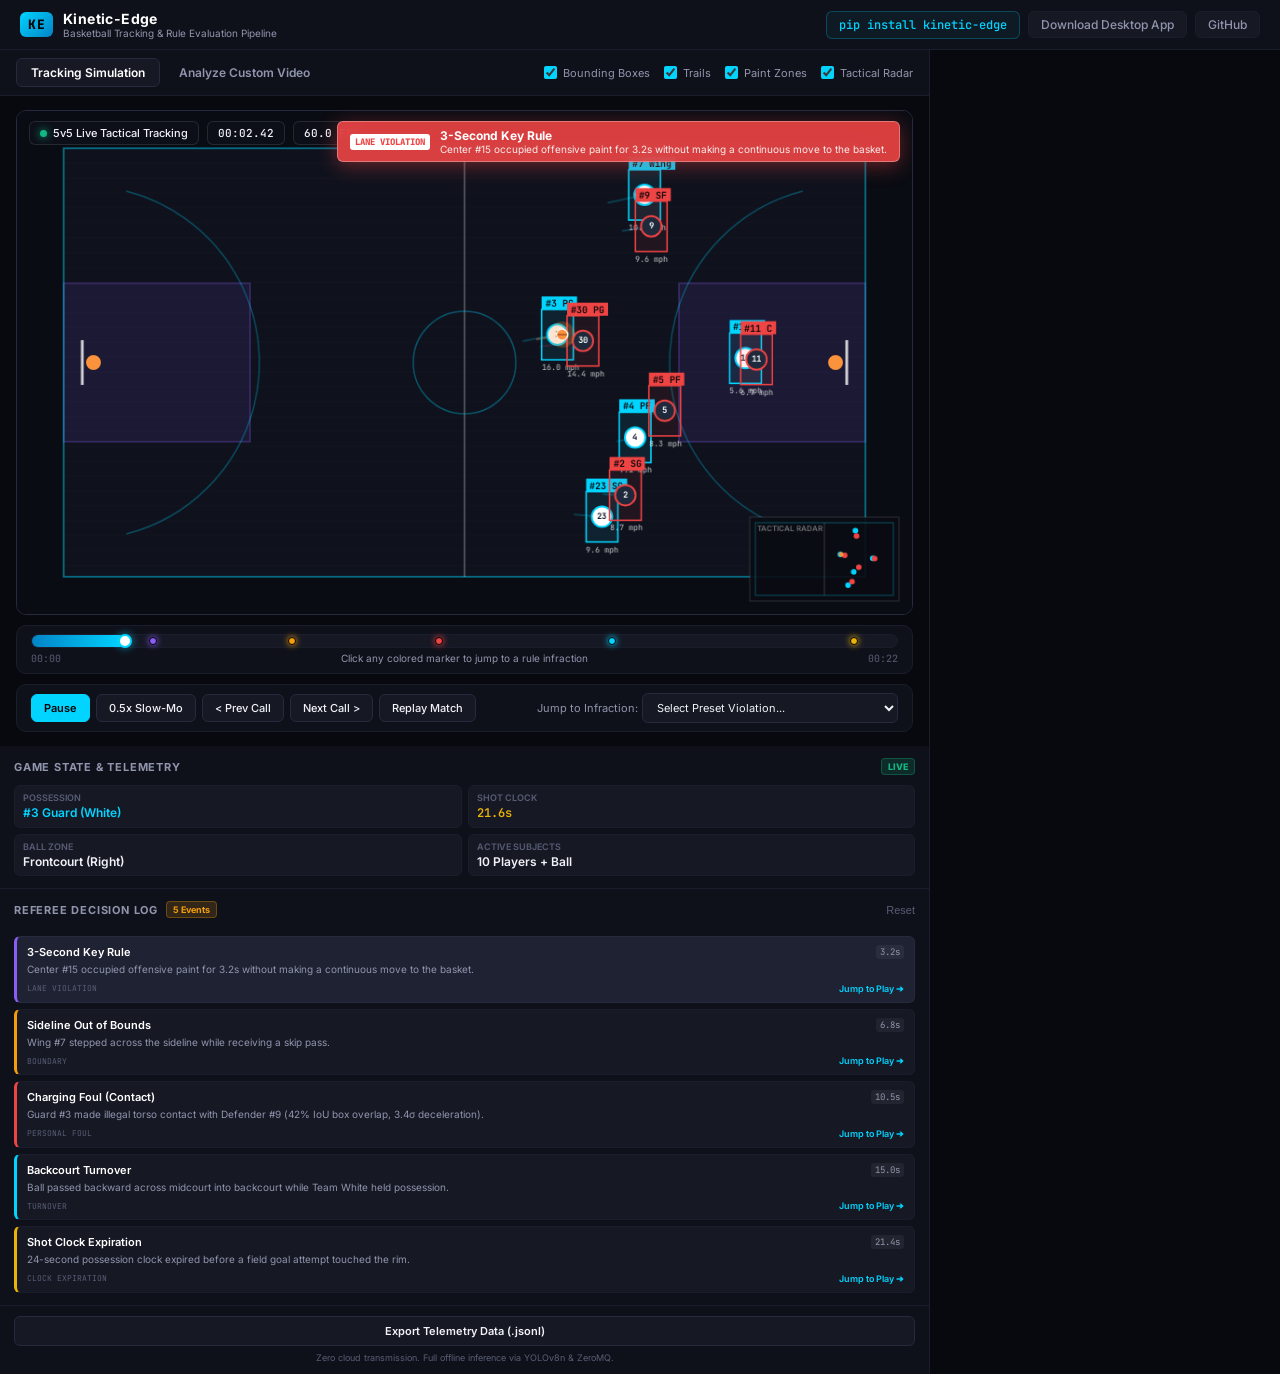
==== commit 54c629a0: "upgrade tracking simulation with authentic play movement, preset rule bookmarks, and custom clip ana" ====
--- a/docs/index.html
+++ b/docs/index.html
@@ -3,164 +3,202 @@
 <head>
     <meta charset="UTF-8">
     <meta name="viewport" content="width=device-width, initial-scale=1.0">
-    <meta name="description" content="Kinetic-Edge is an offline computer vision pipeline for real-time basketball player and ball tracking, boundary enforcement, and referee assistance.">
-    <title>Kinetic-Edge — Video AI Referee Assistant</title>
+    <meta name="description" content="Kinetic-Edge is an edge computer vision pipeline for real-time basketball tracking, rule enforcement, and referee decision support.">
+    <title>Kinetic-Edge — Basketball Computer Vision & Referee Analytics</title>
     <link rel="preconnect" href="https://fonts.googleapis.com">
     <link rel="preconnect" href="https://fonts.gstatic.com" crossorigin>
-    <link href="https://fonts.googleapis.com/css2?family=Inter:wght@400;500;600;700&family=JetBrains+Mono:wght@400;500;600&display=swap" rel="stylesheet">
+    <link href="https://fonts.googleapis.com/css2?family=Inter:wght@400;500;600;700&family=JetBrains+Mono:wght@400;500;600;700&display=swap" rel="stylesheet">
     <link rel="stylesheet" href="style.css">
 </head>
 <body>
-    <header class="navbar">
-        <div class="nav-brand">
-            <span class="brand-badge">KE</span>
-            <div class="brand-text">
-                <span class="brand-title">Kinetic-Edge</span>
-                <span class="brand-desc">Local Computer Vision Pipeline</span>
+    <header class="app-header">
+        <div class="brand">
+            <div class="brand-logo">KE</div>
+            <div class="brand-info">
+                <span class="brand-name">Kinetic-Edge</span>
+                <span class="brand-tag">Basketball Tracking & Rule Evaluation Pipeline</span>
             </div>
         </div>
-        <div class="nav-links">
-            <a href="https://pypi.org/project/kinetic-edge/" class="nav-btn pypi" target="_blank" rel="noopener">pip install kinetic-edge</a>
-            <a href="https://github.com/JustFady/kinetic-edge/releases/tag/v1.0.0" class="nav-btn" target="_blank" rel="noopener">Download v1.0.0</a>
-            <a href="https://github.com/JustFady/kinetic-edge" class="nav-btn github" target="_blank" rel="noopener">GitHub</a>
+        <div class="header-actions">
+            <a href="https://pypi.org/project/kinetic-edge/" class="btn-link pypi" target="_blank" rel="noopener">pip install kinetic-edge</a>
+            <a href="https://github.com/JustFady/kinetic-edge/releases/tag/v1.0.0" class="btn-link" target="_blank" rel="noopener">Download Desktop App</a>
+            <a href="https://github.com/JustFady/kinetic-edge" class="btn-link github" target="_blank" rel="noopener">GitHub</a>
         </div>
     </header>
 
-    <div class="app-layout">
-        <section class="viewport-pane">
-            <div class="tab-strip">
-                <div class="tabs-left">
-                    <button class="tab-btn active" id="tab-demo" data-target="demo">Sample Match Analysis</button>
-                    <button class="tab-btn" id="tab-upload" data-target="upload">Upload Custom Clip</button>
-                </div>
-                <div class="view-toggles">
-                    <label class="toggle-label"><input type="checkbox" id="toggle-boxes" checked> Boxes</label>
-                    <label class="toggle-label"><input type="checkbox" id="toggle-trails" checked> Trails</label>
-                    <label class="toggle-label"><input type="checkbox" id="toggle-radar" checked> Court Radar</label>
-                    <label class="toggle-label"><input type="checkbox" id="toggle-zones" checked> Paint Zones</label>
-                </div>
-            </div>
-
-            <!-- Demo Mode Viewport -->
-            <div class="view-panel active" id="panel-demo">
-                <div class="video-stage">
-                    <video id="demo-video" src="sample.mp4" playsinline muted loop preload="auto"></video>
-                    <canvas id="overlay-canvas"></canvas>
-                    <div class="canvas-hud-top">
-                        <div class="hud-pill"><span class="hud-dot live"></span> YOLOv8n + ByteTrack</div>
-                        <div class="hud-pill" id="clip-resolution-pill">640x360 @ 30 FPS</div>
-                        <div class="hud-pill mono" id="hud-frame-clock">00:00.00</div>
-                    </div>
-                </div>
-
-                <div class="control-console">
-                    <div class="control-group">
-                        <button class="action-btn primary" id="btn-play-pause">Pause</button>
-                        <button class="action-btn" id="btn-slowmo">0.5x Slow-Mo</button>
-                        <button class="action-btn" id="btn-step-back">&lt; Step</button>
-                        <button class="action-btn" id="btn-step-fwd">Step &gt;</button>
-                        <button class="action-btn" id="btn-restart">Restart</button>
-                    </div>
-
-                    <div class="control-group clip-selector-group">
-                        <span class="control-label">Source Clip:</span>
-                        <select id="clip-select" class="source-select">
-                            <option value="sample.mp4">Transition Fast Break (Sample)</option>
-                            <option value="gameplay.mp4">Half-Court Possession (720p)</option>
+    <div class="main-container">
+        <main class="tracking-viewport">
+            <div class="toolbar">
+                <div class="mode-switcher">
+                    <button class="mode-tab active" id="tab-sim">Tracking Simulation</button>
+                    <button class="mode-tab" id="tab-upload">Analyze Custom Video</button>
+                </div>
+                <div class="layer-toggles">
+                    <label class="toggle-item"><input type="checkbox" id="toggle-boxes" checked> Bounding Boxes</label>
+                    <label class="toggle-item"><input type="checkbox" id="toggle-trails" checked> Trails</label>
+                    <label class="toggle-item"><input type="checkbox" id="toggle-zones" checked> Paint Zones</label>
+                    <label class="toggle-item"><input type="checkbox" id="toggle-minimap" checked> Tactical Radar</label>
+                </div>
+            </div>
+
+            <!-- Simulation View -->
+            <div class="view-panel active" id="view-sim">
+                <div class="canvas-wrapper">
+                    <canvas id="tracking-canvas" width="960" height="540"></canvas>
+                    
+                    <div class="overlay-hud-top">
+                        <div class="hud-tag"><span class="pulse-indicator"></span> 5v5 Live Tactical Tracking</div>
+                        <div class="hud-tag mono" id="hud-clock">00:00.00</div>
+                        <div class="hud-tag mono" id="hud-fps-pill">60.0 FPS</div>
+                    </div>
+
+                    <div class="violation-callout" id="violation-callout" style="display: none;">
+                        <span class="callout-badge" id="callout-type">VIOLATION</span>
+                        <div class="callout-content">
+                            <strong id="callout-title">3-Second Key Violation</strong>
+                            <span id="callout-desc">Center #15 in paint for 3.2s</span>
+                        </div>
+                    </div>
+                </div>
+
+                <!-- Timeline Scrubber with Preset Event Markers -->
+                <div class="timeline-container">
+                    <div class="timeline-track-wrapper" id="timeline-track-wrapper">
+                        <div class="timeline-bar" id="timeline-progress"></div>
+                        <div class="timeline-handle" id="timeline-handle"></div>
+                        
+                        <!-- Event Bookmark Pins -->
+                        <div class="event-marker bookmark-three-sec" style="left: 14%;" data-time="3.2" title="3.2s: 3-Second Paint Rule">
+                            <span class="marker-pin purple"></span>
+                        </div>
+                        <div class="event-marker bookmark-oob" style="left: 30%;" data-time="6.8" title="6.8s: Out of Bounds">
+                            <span class="marker-pin amber"></span>
+                        </div>
+                        <div class="event-marker bookmark-foul" style="left: 47%;" data-time="10.5" title="10.5s: Charging Foul">
+                            <span class="marker-pin red"></span>
+                        </div>
+                        <div class="event-marker bookmark-backcourt" style="left: 67%;" data-time="15.0" title="15.0s: Backcourt Turnover">
+                            <span class="marker-pin cyan"></span>
+                        </div>
+                        <div class="event-marker bookmark-shotclock" style="left: 95%;" data-time="21.4" title="21.4s: Shot Clock Expiration">
+                            <span class="marker-pin yellow"></span>
+                        </div>
+                    </div>
+                    <div class="timeline-labels">
+                        <span>00:00</span>
+                        <span class="timeline-hint">Click any colored marker to jump to a rule infraction</span>
+                        <span>00:22</span>
+                    </div>
+                </div>
+
+                <!-- Control Console -->
+                <div class="console-bar">
+                    <div class="btn-group">
+                        <button class="btn-ctrl primary" id="btn-sim-play">Pause</button>
+                        <button class="btn-ctrl" id="btn-sim-slowmo">0.5x Slow-Mo</button>
+                        <button class="btn-ctrl" id="btn-sim-prev-violation">&lt; Prev Call</button>
+                        <button class="btn-ctrl" id="btn-sim-next-violation">Next Call &gt;</button>
+                        <button class="btn-ctrl" id="btn-sim-restart">Replay Match</button>
+                    </div>
+
+                    <div class="quick-jump-group">
+                        <span class="ctrl-label">Jump to Infraction:</span>
+                        <select id="jump-select" class="dropdown-ctrl">
+                            <option value="none">Select Preset Violation...</option>
+                            <option value="3.2">03.2s — 3-Second Key Rule (#15 Center)</option>
+                            <option value="6.8">06.8s — Out of Bounds (#7 Wing)</option>
+                            <option value="10.5">10.5s — Charging Foul (#3 Guard vs #9)</option>
+                            <option value="15.0">15.0s — Backcourt Turnover (#30 PG)</option>
+                            <option value="21.4">21.4s — Shot Clock Expiration (24s)</option>
                         </select>
                     </div>
-
-                    <div class="control-group metrics-group">
-                        <span class="metric-item"><span class="label">Inference:</span> <strong id="val-inference-ms">14.2 ms</strong></span>
-                        <span class="metric-item"><span class="label">FPS:</span> <strong id="val-fps">41.8</strong></span>
-                    </div>
-                </div>
-            </div>
-
-            <!-- Upload Mode Viewport -->
-            <div class="view-panel" id="panel-upload">
-                <div class="upload-dropzone" id="upload-dropzone">
-                    <input type="file" id="user-file-input" accept="video/mp4,video/webm,video/quicktime" hidden>
-                    <div class="dropzone-card">
-                        <div class="dropzone-icon">
-                            <svg width="40" height="40" fill="none" viewBox="0 0 24 24" stroke="currentColor" stroke-width="1.6">
-                                <path stroke-linecap="round" stroke-linejoin="round" d="M7 16a4 4 0 01-.88-7.903A5 5 0 1115.9 6L16 6a5 5 0 011 9.9M15 13l-3-3m0 0l-3 3m3-3v12" />
+                </div>
+            </div>
+
+            <!-- Upload View -->
+            <div class="view-panel" id="view-upload">
+                <div class="dropzone-container" id="video-dropzone">
+                    <input type="file" id="clip-file-input" accept="video/mp4,video/webm,video/quicktime" hidden>
+                    <div class="dropzone-body">
+                        <div class="upload-graphic">
+                            <svg width="44" height="44" viewBox="0 0 24 24" fill="none" stroke="currentColor" stroke-width="1.6">
+                                <path stroke-linecap="round" stroke-linejoin="round" d="M7 16a4 4 0 01-.88-7.903A5 5 0 1115.9 6L16 6a5 5 0 011 9.9M15 13l-3-3m0 0l-3 3m3-3v12"/>
                             </svg>
                         </div>
-                        <h3>Drop a basketball video clip here</h3>
-                        <p>Supports MP4, WebM, and MOV up to 100 MB</p>
-                        <button class="action-btn primary browse-btn" id="btn-browse-file">Browse File</button>
-                    </div>
-                </div>
-
-                <div class="user-video-stage" id="user-video-stage" style="display: none;">
-                    <div class="video-stage">
-                        <video id="user-video" playsinline muted loop></video>
-                        <canvas id="user-overlay-canvas"></canvas>
-                        <div class="canvas-hud-top">
-                            <div class="hud-pill"><span class="hud-dot upload"></span> Client Motion Tracker</div>
-                            <div class="hud-pill mono" id="user-clip-name">custom_clip.mp4</div>
-                            <div class="hud-pill mono" id="user-frame-clock">00:00.00</div>
-                        </div>
-                    </div>
-
-                    <div class="control-console">
-                        <div class="control-group">
-                            <button class="action-btn primary" id="btn-user-play-pause">Play</button>
-                            <button class="action-btn" id="btn-user-slowmo">0.5x</button>
-                            <button class="action-btn" id="btn-user-new">Choose Another Clip</button>
-                        </div>
-                        <div class="control-group">
-                            <span class="control-label" id="user-video-resolution">Loading...</span>
+                        <h3>Upload Basketball Game or Clip</h3>
+                        <p>Drag and drop a video file (.mp4, .webm, .mov) for client & backend pipeline evaluation</p>
+                        <button class="btn-ctrl primary" id="btn-select-file">Browse File</button>
+                    </div>
+                </div>
+
+                <div class="upload-player-container" id="upload-player-container" style="display: none;">
+                    <div class="canvas-wrapper">
+                        <video id="uploaded-video" playsinline muted loop></video>
+                        <canvas id="uploaded-canvas"></canvas>
+                        <div class="overlay-hud-top">
+                            <div class="hud-tag"><span class="pulse-indicator upload"></span> Video Motion & Boundary Analyzer</div>
+                            <div class="hud-tag mono" id="upload-file-tag">video.mp4</div>
+                            <div class="hud-tag mono" id="upload-clock">00:00.00</div>
+                        </div>
+                    </div>
+
+                    <div class="console-bar">
+                        <div class="btn-group">
+                            <button class="btn-ctrl primary" id="btn-upload-play">Play</button>
+                            <button class="btn-ctrl" id="btn-upload-slowmo">0.5x</button>
+                            <button class="btn-ctrl" id="btn-upload-new">Upload Different Clip</button>
+                        </div>
+                        <div class="stats-group">
+                            <span class="ctrl-label" id="upload-meta-info">Resolution: Calculating...</span>
                         </div>
                     </div>
                 </div>
             </div>
         </section>
 
-        <!-- Right Side: Referee Telemetry & Alerts -->
-        <aside class="sidebar-pane">
-            <div class="hud-card">
-                <div class="hud-header">
-                    <span class="card-title">Live Game State</span>
-                    <span class="badge live-status" id="pipeline-status-badge">ONLINE</span>
-                </div>
-                <div class="hud-grid">
-                    <div class="hud-cell">
-                        <span class="cell-label">Possession</span>
-                        <span class="cell-val highlight" id="hud-possession-holder">#4 Forward</span>
-                    </div>
-                    <div class="hud-cell">
-                        <span class="cell-label">Shot Clock</span>
-                        <span class="cell-val clock" id="hud-shot-clock-val">24.0s</span>
-                    </div>
-                    <div class="hud-cell">
-                        <span class="cell-label">Ball Location</span>
-                        <span class="cell-val" id="hud-ball-location">Frontcourt (Right)</span>
-                    </div>
-                    <div class="hud-cell">
-                        <span class="cell-label">Tracked Players</span>
-                        <span class="cell-val" id="hud-tracked-count">8 on court</span>
-                    </div>
-                </div>
-            </div>
-
-            <div class="feed-card">
-                <div class="feed-header">
-                    <div class="feed-title-wrap">
-                        <span class="card-title">Referee Decision Log</span>
-                        <span class="badge count" id="alert-counter-badge">0</span>
-                    </div>
-                    <button class="feed-clear-btn" id="btn-clear-feed">Clear</button>
-                </div>
-                <div class="alert-stream" id="alert-stream">
-                    <!-- Populated dynamically -->
-                </div>
-            </div>
-
-            <div class="export-card">
-                <button class="export-btn" id="btn-export-jsonl">Download Telemetry Log (.jsonl)</button>
-                <p class="offline-note">Runs locally with ZeroMQ and OpenCV. No video is uploaded to any cloud server.</p>
+        <!-- Right Side Panel: Referee Feed & Game Analytics -->
+        <aside class="sidebar-analytics">
+            <div class="analytics-card">
+                <div class="card-head">
+                    <span class="head-title">Game State & Telemetry</span>
+                    <span class="live-pill" id="live-indicator">LIVE</span>
+                </div>
+                <div class="metrics-grid">
+                    <div class="metric-cell">
+                        <span class="metric-lbl">Possession</span>
+                        <span class="metric-val highlight" id="stat-possession">#3 Guard (White)</span>
+                    </div>
+                    <div class="metric-cell">
+                        <span class="metric-lbl">Shot Clock</span>
+                        <span class="metric-val warning mono" id="stat-shotclock">24.0s</span>
+                    </div>
+                    <div class="metric-cell">
+                        <span class="metric-lbl">Ball Zone</span>
+                        <span class="metric-val" id="stat-ballzone">Frontcourt (Right)</span>
+                    </div>
+                    <div class="metric-cell">
+                        <span class="metric-lbl">Active Subjects</span>
+                        <span class="metric-val" id="stat-players">10 Players + Ball</span>
+                    </div>
+                </div>
+            </div>
+
+            <div class="decision-feed-card">
+                <div class="card-head">
+                    <div class="title-with-badge">
+                        <span class="head-title">Referee Decision Log</span>
+                        <span class="count-pill" id="log-count">5 Events</span>
+                    </div>
+                    <button class="btn-text" id="btn-reset-log">Reset</button>
+                </div>
+                <div class="decision-list" id="decision-list">
+                    <!-- Event Cards populated with instant seek click handlers -->
+                </div>
+            </div>
+
+            <div class="footer-card">
+                <button class="btn-action full" id="btn-download-telemetry">Export Telemetry Data (.jsonl)</button>
+                <span class="caption">Zero cloud transmission. Full offline inference via YOLOv8n & ZeroMQ.</span>
             </div>
         </aside>
     </div>
--- a/docs/style.css
+++ b/docs/style.css
@@ -1,30 +1,31 @@
 :root {
-    --bg-base: #090a10;
-    --bg-surface: #10121a;
+    --bg-root: #08090e;
+    --bg-card: #0f111a;
     --bg-elevated: #161824;
-    --bg-glass: rgba(22, 24, 36, 0.75);
-
-    --border-subtle: #1c1f30;
-    --border-strong: #2a2e45;
-    --border-accent: rgba(0, 212, 255, 0.3);
-
-    --text-main: #f0f2f8;
-    --text-muted: #8b90a6;
-    --text-dim: #54586d;
-
-    --accent-cyan: #00d4ff;
-    --accent-emerald: #10b981;
-    --accent-amber: #f59e0b;
-    --accent-crimson: #ef4444;
-    --accent-purple: #8b5cf6;
-    --accent-orange: #fb923c;
-
-    --font-sans: 'Inter', -apple-system, BlinkMacSystemFont, 'Segoe UI', Roboto, sans-serif;
-    --font-mono: 'JetBrains Mono', ui-monospace, SFMono-Regular, Menlo, Monaco, Consolas, monospace;
-
-    --radius-sm: 6px;
-    --radius-md: 10px;
-    --radius-lg: 14px;
+    --bg-hover: #1f2233;
+
+    --border-dim: #1a1d2c;
+    --border-med: #262a3e;
+    --border-bright: rgba(0, 212, 255, 0.35);
+
+    --text-primary: #f0f2f8;
+    --text-secondary: #9095ad;
+    --text-tertiary: #585d75;
+
+    --color-cyan: #00d4ff;
+    --color-emerald: #10b981;
+    --color-amber: #f59e0b;
+    --color-crimson: #ef4444;
+    --color-purple: #8b5cf6;
+    --color-orange: #fb923c;
+    --color-yellow: #eab308;
+
+    --font-ui: 'Inter', -apple-system, BlinkMacSystemFont, 'Segoe UI', Roboto, sans-serif;
+    --font-code: 'JetBrains Mono', ui-monospace, Menlo, Monaco, Consolas, monospace;
+
+    --rad-sm: 6px;
+    --rad-md: 10px;
+    --rad-lg: 14px;
 }
 
 *, *::before, *::after {
@@ -34,9 +35,9 @@
 }
 
 body {
-    background-color: var(--bg-base);
-    color: var(--text-main);
-    font-family: var(--font-sans);
+    background-color: var(--bg-root);
+    color: var(--text-primary);
+    font-family: var(--font-ui);
     min-height: 100vh;
     display: flex;
     flex-direction: column;
@@ -44,152 +45,152 @@
     -webkit-font-smoothing: antialiased;
 }
 
-/* ── Navbar ─────────────────────────────────────────────────────────────────── */
-.navbar {
+/* ── Header ─────────────────────────────────────────────────────────────────── */
+.app-header {
     display: flex;
     align-items: center;
     justify-content: space-between;
-    padding: 10px 24px;
-    background: var(--bg-surface);
-    border-bottom: 1px solid var(--border-subtle);
-    height: 52px;
-}
-
-.nav-brand {
-    display: flex;
-    align-items: center;
-    gap: 12px;
-}
-
-.brand-badge {
-    background: linear-gradient(135deg, var(--accent-cyan), #0284c7);
-    color: #05060a;
+    padding: 8px 20px;
+    background: var(--bg-card);
+    border-bottom: 1px solid var(--border-dim);
+    height: 50px;
+}
+
+.brand {
+    display: flex;
+    align-items: center;
+    gap: 10px;
+}
+
+.brand-logo {
+    background: linear-gradient(135deg, var(--color-cyan), #0284c7);
+    color: #040508;
     font-size: 13px;
     font-weight: 800;
-    font-family: var(--font-mono);
+    font-family: var(--font-code);
     padding: 4px 8px;
-    border-radius: var(--radius-sm);
+    border-radius: var(--rad-sm);
     letter-spacing: 0.5px;
 }
 
-.brand-text {
-    display: flex;
-    flex-direction: column;
-}
-
-.brand-title {
+.brand-info {
+    display: flex;
+    flex-direction: column;
+}
+
+.brand-name {
     font-size: 14px;
     font-weight: 700;
     color: #fff;
-    letter-spacing: 0.5px;
-}
-
-.brand-desc {
-    font-size: 11px;
-    color: var(--text-muted);
-}
-
-.nav-links {
-    display: flex;
-    align-items: center;
-    gap: 10px;
-}
-
-.nav-btn {
+    letter-spacing: 0.4px;
+}
+
+.brand-tag {
+    font-size: 10px;
+    color: var(--text-secondary);
+}
+
+.header-actions {
+    display: flex;
+    align-items: center;
+    gap: 8px;
+}
+
+.btn-link {
     font-size: 12px;
     font-weight: 500;
     text-decoration: none;
-    color: var(--text-muted);
-    padding: 6px 12px;
-    border: 1px solid var(--border-subtle);
-    border-radius: var(--radius-sm);
+    color: var(--text-secondary);
+    padding: 5px 12px;
+    border: 1px solid var(--border-dim);
+    border-radius: var(--rad-sm);
     background: var(--bg-elevated);
     transition: all 0.15s ease;
 }
 
-.nav-btn:hover {
+.btn-link:hover {
     color: #fff;
-    border-color: var(--border-strong);
-    background: #1c1f30;
-}
-
-.nav-btn.pypi {
-    font-family: var(--font-mono);
-    color: var(--accent-cyan);
+    border-color: var(--border-med);
+    background: var(--bg-hover);
+}
+
+.btn-link.pypi {
+    font-family: var(--font-code);
+    color: var(--color-cyan);
     border-color: rgba(0, 212, 255, 0.25);
     background: rgba(0, 212, 255, 0.05);
 }
 
-.nav-btn.pypi:hover {
+.btn-link.pypi:hover {
     background: rgba(0, 212, 255, 0.15);
-    border-color: var(--accent-cyan);
-}
-
-/* ── App Layout ─────────────────────────────────────────────────────────────── */
-.app-layout {
+    border-color: var(--color-cyan);
+}
+
+/* ── Main Layout ─────────────────────────────────────────────────────────────── */
+.main-container {
     flex: 1;
     display: grid;
-    grid-template-columns: 1fr 360px;
-    height: calc(100vh - 52px);
+    grid-template-columns: 1fr 350px;
+    height: calc(100vh - 50px);
     overflow: hidden;
 }
 
-/* ── Viewport Pane ──────────────────────────────────────────────────────────── */
-.viewport-pane {
-    display: flex;
-    flex-direction: column;
-    background: var(--bg-base);
-    border-right: 1px solid var(--border-subtle);
+.tracking-viewport {
+    display: flex;
+    flex-direction: column;
+    background: var(--bg-root);
+    border-right: 1px solid var(--border-dim);
     overflow: hidden;
 }
 
-.tab-strip {
+/* ── Toolbar ────────────────────────────────────────────────────────────────── */
+.toolbar {
     display: flex;
     align-items: center;
     justify-content: space-between;
-    padding: 8px 18px;
-    background: var(--bg-surface);
-    border-bottom: 1px solid var(--border-subtle);
-}
-
-.tabs-left {
+    padding: 8px 16px;
+    background: var(--bg-card);
+    border-bottom: 1px solid var(--border-dim);
+}
+
+.mode-switcher {
     display: flex;
     gap: 4px;
 }
 
-.tab-btn {
+.mode-tab {
     background: transparent;
     border: 1px solid transparent;
-    color: var(--text-muted);
-    font-family: var(--font-sans);
+    color: var(--text-secondary);
+    font-family: var(--font-ui);
     font-size: 12px;
     font-weight: 600;
     padding: 6px 14px;
-    border-radius: var(--radius-sm);
+    border-radius: var(--rad-sm);
     cursor: pointer;
     transition: all 0.15s ease;
 }
 
-.tab-btn:hover {
-    color: var(--text-main);
+.mode-tab:hover {
+    color: var(--text-primary);
     background: var(--bg-elevated);
 }
 
-.tab-btn.active {
+.mode-tab.active {
     color: #fff;
     background: var(--bg-elevated);
-    border-color: var(--border-strong);
-}
-
-.view-toggles {
+    border-color: var(--border-med);
+}
+
+.layer-toggles {
     display: flex;
     align-items: center;
     gap: 14px;
 }
 
-.toggle-label {
+.toggle-item {
     font-size: 11px;
-    color: var(--text-muted);
+    color: var(--text-secondary);
     display: flex;
     align-items: center;
     gap: 6px;
@@ -197,13 +198,13 @@
     user-select: none;
 }
 
-.toggle-label input[type="checkbox"] {
-    accent-color: var(--accent-cyan);
-    cursor: pointer;
-}
-
-.toggle-label:hover {
-    color: var(--text-main);
+.toggle-item input[type="checkbox"] {
+    accent-color: var(--color-cyan);
+    cursor: pointer;
+}
+
+.toggle-item:hover {
+    color: var(--text-primary);
 }
 
 /* ── View Panels ────────────────────────────────────────────────────────────── */
@@ -211,46 +212,37 @@
     display: none;
     flex: 1;
     flex-direction: column;
-    padding: 16px;
+    padding: 14px 16px;
     overflow: hidden;
-    gap: 12px;
+    gap: 10px;
 }
 
 .view-panel.active {
     display: flex;
 }
 
-.video-stage {
+.canvas-wrapper {
     position: relative;
     width: 100%;
     flex: 1;
     min-height: 280px;
-    background: #000;
-    border: 1px solid var(--border-strong);
-    border-radius: var(--radius-md);
+    background: #030407;
+    border: 1px solid var(--border-med);
+    border-radius: var(--rad-md);
     overflow: hidden;
     display: flex;
     align-items: center;
     justify-content: center;
 }
 
-.video-stage video {
+.canvas-wrapper canvas, .canvas-wrapper video {
     width: 100%;
     height: 100%;
     object-fit: contain;
     display: block;
 }
 
-.video-stage canvas {
-    position: absolute;
-    top: 0;
-    left: 0;
-    width: 100%;
-    height: 100%;
-    pointer-events: none;
-}
-
-.canvas-hud-top {
+.overlay-hud-top {
     position: absolute;
     top: 10px;
     left: 12px;
@@ -260,140 +252,267 @@
     z-index: 10;
 }
 
-.hud-pill {
-    background: rgba(16, 18, 26, 0.85);
+.hud-tag {
+    background: rgba(15, 17, 26, 0.85);
     border: 1px solid rgba(255, 255, 255, 0.1);
-    color: var(--text-main);
+    color: var(--text-primary);
     font-size: 11px;
     font-weight: 500;
     padding: 4px 10px;
-    border-radius: var(--radius-sm);
+    border-radius: var(--rad-sm);
     backdrop-filter: blur(8px);
     display: flex;
     align-items: center;
     gap: 6px;
 }
 
-.hud-pill.mono {
-    font-family: var(--font-mono);
-}
-
-.hud-dot {
+.hud-tag.mono {
+    font-family: var(--font-code);
+}
+
+.pulse-indicator {
     width: 7px;
     height: 7px;
     border-radius: 50%;
-}
-
-.hud-dot.live {
-    background: var(--accent-emerald);
-    box-shadow: 0 0 8px var(--accent-emerald);
-}
-
-.hud-dot.upload {
-    background: var(--accent-cyan);
-    box-shadow: 0 0 8px var(--accent-cyan);
-}
-
-/* ── Control Console ────────────────────────────────────────────────────────── */
-.control-console {
-    display: flex;
-    align-items: center;
+    background: var(--color-emerald);
+    box-shadow: 0 0 8px var(--color-emerald);
+}
+
+.pulse-indicator.upload {
+    background: var(--color-cyan);
+    box-shadow: 0 0 8px var(--color-cyan);
+}
+
+/* Violation Callout Banner */
+.violation-callout {
+    position: absolute;
+    top: 10px;
+    right: 12px;
+    background: rgba(239, 68, 68, 0.9);
+    border: 1px solid rgba(255, 255, 255, 0.3);
+    border-radius: var(--rad-sm);
+    padding: 6px 12px;
+    display: flex;
+    align-items: center;
+    gap: 10px;
+    backdrop-filter: blur(8px);
+    z-index: 20;
+    box-shadow: 0 4px 20px rgba(239, 68, 68, 0.4);
+    animation: flashAlert 0.4s ease;
+}
+
+.callout-badge {
+    background: #fff;
+    color: var(--color-crimson);
+    font-size: 9px;
+    font-weight: 800;
+    font-family: var(--font-code);
+    padding: 2px 5px;
+    border-radius: 3px;
+}
+
+.callout-content {
+    display: flex;
+    flex-direction: column;
+}
+
+.callout-content strong {
+    font-size: 12px;
+    color: #fff;
+}
+
+.callout-content span {
+    font-size: 10px;
+    color: rgba(255, 255, 255, 0.9);
+}
+
+@keyframes flashAlert {
+    from { opacity: 0; transform: translateY(-6px); }
+    to { opacity: 1; transform: translateY(0); }
+}
+
+/* ── Timeline Scrubber ──────────────────────────────────────────────────────── */
+.timeline-container {
+    background: var(--bg-card);
+    border: 1px solid var(--border-dim);
+    border-radius: var(--rad-md);
+    padding: 8px 14px;
+    display: flex;
+    flex-direction: column;
+    gap: 4px;
+}
+
+.timeline-track-wrapper {
+    position: relative;
+    width: 100%;
+    height: 14px;
+    background: var(--bg-elevated);
+    border: 1px solid var(--border-dim);
+    border-radius: 7px;
+    cursor: pointer;
+    display: flex;
+    align-items: center;
+}
+
+.timeline-bar {
+    position: absolute;
+    left: 0;
+    top: 0;
+    bottom: 0;
+    width: 0%;
+    background: linear-gradient(90deg, #0284c7, var(--color-cyan));
+    border-radius: 7px;
+    pointer-events: none;
+}
+
+.timeline-handle {
+    position: absolute;
+    left: 0%;
+    top: 50%;
+    transform: translate(-50%, -50%);
+    width: 14px;
+    height: 14px;
+    background: #fff;
+    border: 2px solid var(--color-cyan);
+    border-radius: 50%;
+    box-shadow: 0 0 8px rgba(0, 212, 255, 0.6);
+    pointer-events: none;
+    transition: transform 0.05s ease;
+}
+
+.event-marker {
+    position: absolute;
+    top: 50%;
+    transform: translate(-50%, -50%);
+    width: 16px;
+    height: 16px;
+    display: flex;
+    align-items: center;
+    justify-content: center;
+    cursor: pointer;
+    z-index: 5;
+}
+
+.marker-pin {
+    width: 8px;
+    height: 8px;
+    border-radius: 50%;
+    border: 1.5px solid #000;
+    transition: transform 0.15s ease;
+}
+
+.event-marker:hover .marker-pin {
+    transform: scale(1.6);
+}
+
+.marker-pin.purple { background: var(--color-purple); box-shadow: 0 0 6px var(--color-purple); }
+.marker-pin.amber { background: var(--color-amber); box-shadow: 0 0 6px var(--color-amber); }
+.marker-pin.red { background: var(--color-crimson); box-shadow: 0 0 6px var(--color-crimson); }
+.marker-pin.cyan { background: var(--color-cyan); box-shadow: 0 0 6px var(--color-cyan); }
+.marker-pin.yellow { background: var(--color-yellow); box-shadow: 0 0 6px var(--color-yellow); }
+
+.timeline-labels {
+    display: flex;
     justify-content: space-between;
-    padding: 10px 16px;
-    background: var(--bg-surface);
-    border: 1px solid var(--border-subtle);
-    border-radius: var(--radius-md);
+    font-size: 10px;
+    font-family: var(--font-code);
+    color: var(--text-tertiary);
+}
+
+.timeline-hint {
+    color: var(--text-secondary);
+    font-family: var(--font-ui);
+    font-size: 10px;
+}
+
+/* ── Console Bar ────────────────────────────────────────────────────────────── */
+.console-bar {
+    display: flex;
+    align-items: center;
+    justify-content: space-between;
+    padding: 8px 14px;
+    background: var(--bg-card);
+    border: 1px solid var(--border-dim);
+    border-radius: var(--rad-md);
     gap: 12px;
 }
 
-.control-group {
-    display: flex;
-    align-items: center;
-    gap: 8px;
-}
-
-.control-label {
-    font-size: 12px;
-    color: var(--text-muted);
-}
-
-.action-btn {
-    font-family: var(--font-sans);
-    font-size: 12px;
+.btn-group {
+    display: flex;
+    align-items: center;
+    gap: 6px;
+}
+
+.btn-ctrl {
+    font-family: var(--font-ui);
+    font-size: 11px;
     font-weight: 500;
-    color: var(--text-main);
+    color: var(--text-primary);
     background: var(--bg-elevated);
-    border: 1px solid var(--border-strong);
+    border: 1px solid var(--border-med);
     padding: 6px 12px;
-    border-radius: var(--radius-sm);
+    border-radius: var(--rad-sm);
     cursor: pointer;
     transition: all 0.15s ease;
 }
 
-.action-btn:hover {
-    background: #202436;
+.btn-ctrl:hover {
+    background: var(--bg-hover);
     border-color: #3b4260;
 }
 
-.action-btn.primary {
-    background: var(--accent-cyan);
-    border-color: var(--accent-cyan);
-    color: #05060a;
+.btn-ctrl.primary {
+    background: var(--color-cyan);
+    border-color: var(--color-cyan);
+    color: #040508;
     font-weight: 600;
 }
 
-.action-btn.primary:hover {
+.btn-ctrl.primary:hover {
     background: #38bdf8;
     border-color: #38bdf8;
 }
 
-.source-select {
+.ctrl-label {
+    font-size: 11px;
+    color: var(--text-secondary);
+}
+
+.dropdown-ctrl {
     background: var(--bg-elevated);
-    color: var(--text-main);
-    font-family: var(--font-sans);
-    font-size: 12px;
-    border: 1px solid var(--border-strong);
-    border-radius: var(--radius-sm);
+    color: var(--text-primary);
+    font-family: var(--font-ui);
+    font-size: 11px;
+    border: 1px solid var(--border-med);
+    border-radius: var(--rad-sm);
     padding: 6px 10px;
     outline: none;
     cursor: pointer;
 }
 
-.source-select:focus {
-    border-color: var(--accent-cyan);
-}
-
-.metrics-group {
-    font-size: 11px;
-    font-family: var(--font-mono);
-    color: var(--text-muted);
-    display: flex;
-    gap: 12px;
-}
-
-.metric-item strong {
-    color: var(--accent-cyan);
-}
-
-/* ── Upload Dropzone ────────────────────────────────────────────────────────── */
-.upload-dropzone {
+.dropdown-ctrl:focus {
+    border-color: var(--color-cyan);
+}
+
+/* ── Upload View ────────────────────────────────────────────────────────────── */
+.dropzone-container {
     flex: 1;
     display: flex;
     align-items: center;
     justify-content: center;
-    border: 2px dashed var(--border-strong);
-    border-radius: var(--radius-md);
-    background: var(--bg-surface);
+    border: 2px dashed var(--border-med);
+    border-radius: var(--rad-md);
+    background: var(--bg-card);
     transition: all 0.2s ease;
     cursor: pointer;
 }
 
-.upload-dropzone.dragover {
-    border-color: var(--accent-cyan);
+.dropzone-container.dragover {
+    border-color: var(--color-cyan);
     background: rgba(0, 212, 255, 0.04);
 }
 
-.dropzone-card {
+.dropzone-body {
     display: flex;
     flex-direction: column;
     align-items: center;
@@ -402,303 +521,285 @@
     padding: 30px;
 }
 
-.dropzone-icon {
-    color: var(--accent-cyan);
-    margin-bottom: 8px;
-}
-
-.dropzone-card h3 {
+.upload-graphic {
+    color: var(--color-cyan);
+    margin-bottom: 6px;
+}
+
+.dropzone-body h3 {
     font-size: 16px;
     font-weight: 600;
     color: #fff;
 }
 
-.dropzone-card p {
+.dropzone-body p {
     font-size: 12px;
-    color: var(--text-muted);
-    margin-bottom: 12px;
-}
-
-.browse-btn {
-    padding: 8px 18px;
-}
-
-.user-video-stage {
+    color: var(--text-secondary);
+    max-width: 420px;
+    margin-bottom: 8px;
+}
+
+.upload-player-container {
     flex: 1;
     display: flex;
     flex-direction: column;
-    gap: 12px;
-}
-
-/* ── Sidebar ────────────────────────────────────────────────────────────────── */
-.sidebar-pane {
-    background: var(--bg-surface);
+    gap: 10px;
+}
+
+/* ── Right Sidebar Analytics ─────────────────────────────────────────────────── */
+.sidebar-analytics {
+    background: var(--bg-card);
     display: flex;
     flex-direction: column;
     overflow: hidden;
 }
 
-.hud-card {
-    padding: 14px 16px;
-    border-bottom: 1px solid var(--border-subtle);
-    background: var(--bg-surface);
-}
-
-.hud-header {
+.analytics-card {
+    padding: 12px 14px;
+    border-bottom: 1px solid var(--border-dim);
+}
+
+.card-head {
     display: flex;
     align-items: center;
     justify-content: space-between;
-    margin-bottom: 12px;
-}
-
-.card-title {
-    font-size: 12px;
+    margin-bottom: 10px;
+}
+
+.head-title {
+    font-size: 11px;
     font-weight: 700;
     text-transform: uppercase;
     letter-spacing: 0.8px;
-    color: var(--text-muted);
-}
-
-.badge {
-    font-size: 10px;
-    font-weight: 700;
-    padding: 2px 7px;
+    color: var(--text-secondary);
+}
+
+.live-pill {
+    background: rgba(16, 185, 129, 0.15);
+    color: var(--color-emerald);
+    border: 1px solid rgba(16, 185, 129, 0.3);
+    font-size: 9px;
+    font-weight: 800;
+    padding: 2px 6px;
     border-radius: 4px;
 }
 
-.badge.live-status {
-    background: rgba(16, 185, 129, 0.15);
-    color: var(--accent-emerald);
-    border: 1px solid rgba(16, 185, 129, 0.3);
-}
-
-.badge.count {
-    background: rgba(245, 158, 11, 0.15);
-    color: var(--accent-amber);
-    border: 1px solid rgba(245, 158, 11, 0.3);
-}
-
-.hud-grid {
+.metrics-grid {
     display: grid;
     grid-template-columns: 1fr 1fr;
-    gap: 8px;
-}
-
-.hud-cell {
+    gap: 6px;
+}
+
+.metric-cell {
     background: var(--bg-elevated);
-    border: 1px solid var(--border-subtle);
-    border-radius: var(--radius-sm);
-    padding: 8px 10px;
+    border: 1px solid var(--border-dim);
+    border-radius: var(--rad-sm);
+    padding: 6px 8px;
     display: flex;
     flex-direction: column;
     gap: 2px;
 }
 
-.cell-label {
-    font-size: 10px;
-    color: var(--text-dim);
+.metric-lbl {
+    font-size: 9px;
+    color: var(--text-tertiary);
     text-transform: uppercase;
     font-weight: 600;
 }
 
-.cell-val {
-    font-size: 13px;
+.metric-val {
+    font-size: 12px;
     font-weight: 600;
-    color: var(--text-main);
+    color: var(--text-primary);
     white-space: nowrap;
     overflow: hidden;
     text-overflow: ellipsis;
 }
 
-.cell-val.highlight {
-    color: var(--accent-cyan);
-}
-
-.cell-val.clock {
-    color: var(--accent-amber);
-    font-family: var(--font-mono);
-}
-
-/* ── Alert Feed ─────────────────────────────────────────────────────────────── */
-.feed-card {
+.metric-val.highlight {
+    color: var(--color-cyan);
+}
+
+.metric-val.warning {
+    color: var(--color-yellow);
+}
+
+.metric-val.mono {
+    font-family: var(--font-code);
+}
+
+/* Decision Feed */
+.decision-feed-card {
     flex: 1;
     display: flex;
     flex-direction: column;
     overflow: hidden;
-    background: var(--bg-surface);
-}
-
-.feed-header {
-    display: flex;
-    align-items: center;
-    justify-content: space-between;
-    padding: 12px 16px;
-    border-bottom: 1px solid var(--border-subtle);
-}
-
-.feed-title-wrap {
+    padding: 12px 14px;
+}
+
+.title-with-badge {
     display: flex;
     align-items: center;
     gap: 8px;
 }
 
-.feed-clear-btn {
+.count-pill {
+    background: rgba(245, 158, 11, 0.15);
+    color: var(--color-amber);
+    border: 1px solid rgba(245, 158, 11, 0.3);
+    font-size: 9px;
+    font-weight: 700;
+    padding: 2px 6px;
+    border-radius: 4px;
+}
+
+.btn-text {
     background: transparent;
     border: none;
-    color: var(--text-dim);
+    color: var(--text-tertiary);
     font-size: 11px;
     cursor: pointer;
 }
 
-.feed-clear-btn:hover {
-    color: var(--text-muted);
-}
-
-.alert-stream {
+.btn-text:hover {
+    color: var(--text-secondary);
+}
+
+.decision-list {
     flex: 1;
     overflow-y: auto;
-    padding: 12px;
-    display: flex;
-    flex-direction: column;
-    gap: 8px;
-}
-
-.alert-card {
+    display: flex;
+    flex-direction: column;
+    gap: 6px;
+    margin-top: 8px;
+}
+
+.decision-card {
     background: var(--bg-elevated);
-    border: 1px solid var(--border-subtle);
-    border-left: 3px solid var(--accent-cyan);
-    border-radius: var(--radius-sm);
-    padding: 10px 12px;
+    border: 1px solid var(--border-dim);
+    border-left: 3px solid var(--color-cyan);
+    border-radius: var(--rad-sm);
+    padding: 8px 10px;
     display: flex;
     flex-direction: column;
     gap: 4px;
     cursor: pointer;
-    transition: background 0.15s ease, border-color 0.15s ease;
-}
-
-.alert-card:hover {
-    background: #1a1c2a;
-}
-
-.alert-card.foul, .alert-card.contact {
-    border-left-color: var(--accent-crimson);
-}
-
-.alert-card.boundary, .alert-card.out_of_bounds {
-    border-left-color: var(--accent-amber);
-}
-
-.alert-card.shot_clock {
-    border-left-color: var(--accent-amber);
-}
-
-.alert-card.three_second {
-    border-left-color: var(--accent-purple);
-}
-
-.alert-card.possession {
-    border-left-color: var(--accent-emerald);
-}
-
-.alert-card-top {
+    transition: all 0.15s ease;
+}
+
+.decision-card:hover, .decision-card.active {
+    background: var(--bg-hover);
+    border-color: var(--border-med);
+}
+
+.decision-card.purple { border-left-color: var(--color-purple); }
+.decision-card.amber { border-left-color: var(--color-amber); }
+.decision-card.red { border-left-color: var(--color-crimson); }
+.decision-card.cyan { border-left-color: var(--color-cyan); }
+.decision-card.yellow { border-left-color: var(--color-yellow); }
+
+.card-top {
     display: flex;
     align-items: center;
     justify-content: space-between;
 }
 
-.alert-title {
-    font-size: 12px;
+.card-rule {
+    font-size: 11px;
     font-weight: 600;
     color: #fff;
 }
 
-.alert-timestamp {
-    font-family: var(--font-mono);
+.card-timestamp {
+    font-family: var(--font-code);
+    font-size: 9px;
+    color: var(--text-secondary);
+    background: rgba(255, 255, 255, 0.05);
+    padding: 1px 4px;
+    border-radius: 3px;
+}
+
+.card-detail {
     font-size: 10px;
-    color: var(--text-muted);
-}
-
-.alert-desc {
-    font-size: 11px;
-    color: var(--text-muted);
-    line-height: 1.4;
-}
-
-.alert-card-bottom {
+    color: var(--text-secondary);
+    line-height: 1.35;
+}
+
+.card-bottom {
     display: flex;
     align-items: center;
     justify-content: space-between;
     margin-top: 2px;
 }
 
-.alert-tag {
+.card-tag {
+    font-size: 8px;
+    font-family: var(--font-code);
+    color: var(--text-tertiary);
+    text-transform: uppercase;
+}
+
+.card-jump-link {
     font-size: 9px;
-    font-family: var(--font-mono);
-    color: var(--text-dim);
-    text-transform: uppercase;
-}
-
-.alert-seek-hint {
-    font-size: 10px;
-    color: var(--accent-cyan);
-}
-
-/* ── Export Card ────────────────────────────────────────────────────────────── */
-.export-card {
-    padding: 12px 16px;
-    border-top: 1px solid var(--border-subtle);
-    background: var(--bg-surface);
-    display: flex;
-    flex-direction: column;
-    gap: 8px;
-}
-
-.export-btn {
+    color: var(--color-cyan);
+    font-weight: 600;
+}
+
+/* Footer Card */
+.footer-card {
+    padding: 10px 14px;
+    border-top: 1px solid var(--border-dim);
+    display: flex;
+    flex-direction: column;
+    gap: 6px;
+}
+
+.btn-action {
     width: 100%;
     background: var(--bg-elevated);
-    border: 1px solid var(--border-strong);
-    color: var(--text-main);
-    font-family: var(--font-sans);
+    border: 1px solid var(--border-med);
+    color: var(--text-primary);
+    font-family: var(--font-ui);
     font-size: 11px;
     font-weight: 600;
-    padding: 8px;
-    border-radius: var(--radius-sm);
+    padding: 7px;
+    border-radius: var(--rad-sm);
     cursor: pointer;
     transition: all 0.15s ease;
 }
 
-.export-btn:hover {
-    background: #202436;
-    border-color: var(--accent-cyan);
+.btn-action:hover {
+    background: var(--bg-hover);
+    border-color: var(--color-cyan);
     color: #fff;
 }
 
-.offline-note {
-    font-size: 10px;
-    color: var(--text-dim);
+.caption {
+    font-size: 9px;
+    color: var(--text-tertiary);
     text-align: center;
-    line-height: 1.4;
-}
-
-/* ── Scrollbars ─────────────────────────────────────────────────────────────── */
-.alert-stream::-webkit-scrollbar {
+    line-height: 1.35;
+}
+
+/* Scrollbars */
+.decision-list::-webkit-scrollbar {
     width: 4px;
 }
-.alert-stream::-webkit-scrollbar-track {
+.decision-list::-webkit-scrollbar-track {
     background: transparent;
 }
-.alert-stream::-webkit-scrollbar-thumb {
-    background: var(--border-strong);
+.decision-list::-webkit-scrollbar-thumb {
+    background: var(--border-med);
     border-radius: 2px;
 }
 
 @media (max-width: 900px) {
-    .app-layout {
+    .main-container {
         grid-template-columns: 1fr;
-        grid-template-rows: 1fr 340px;
+        grid-template-rows: 1fr 320px;
     }
-    .viewport-pane {
+    .tracking-viewport {
         border-right: none;
-        border-bottom: 1px solid var(--border-subtle);
+        border-bottom: 1px solid var(--border-dim);
     }
 }
